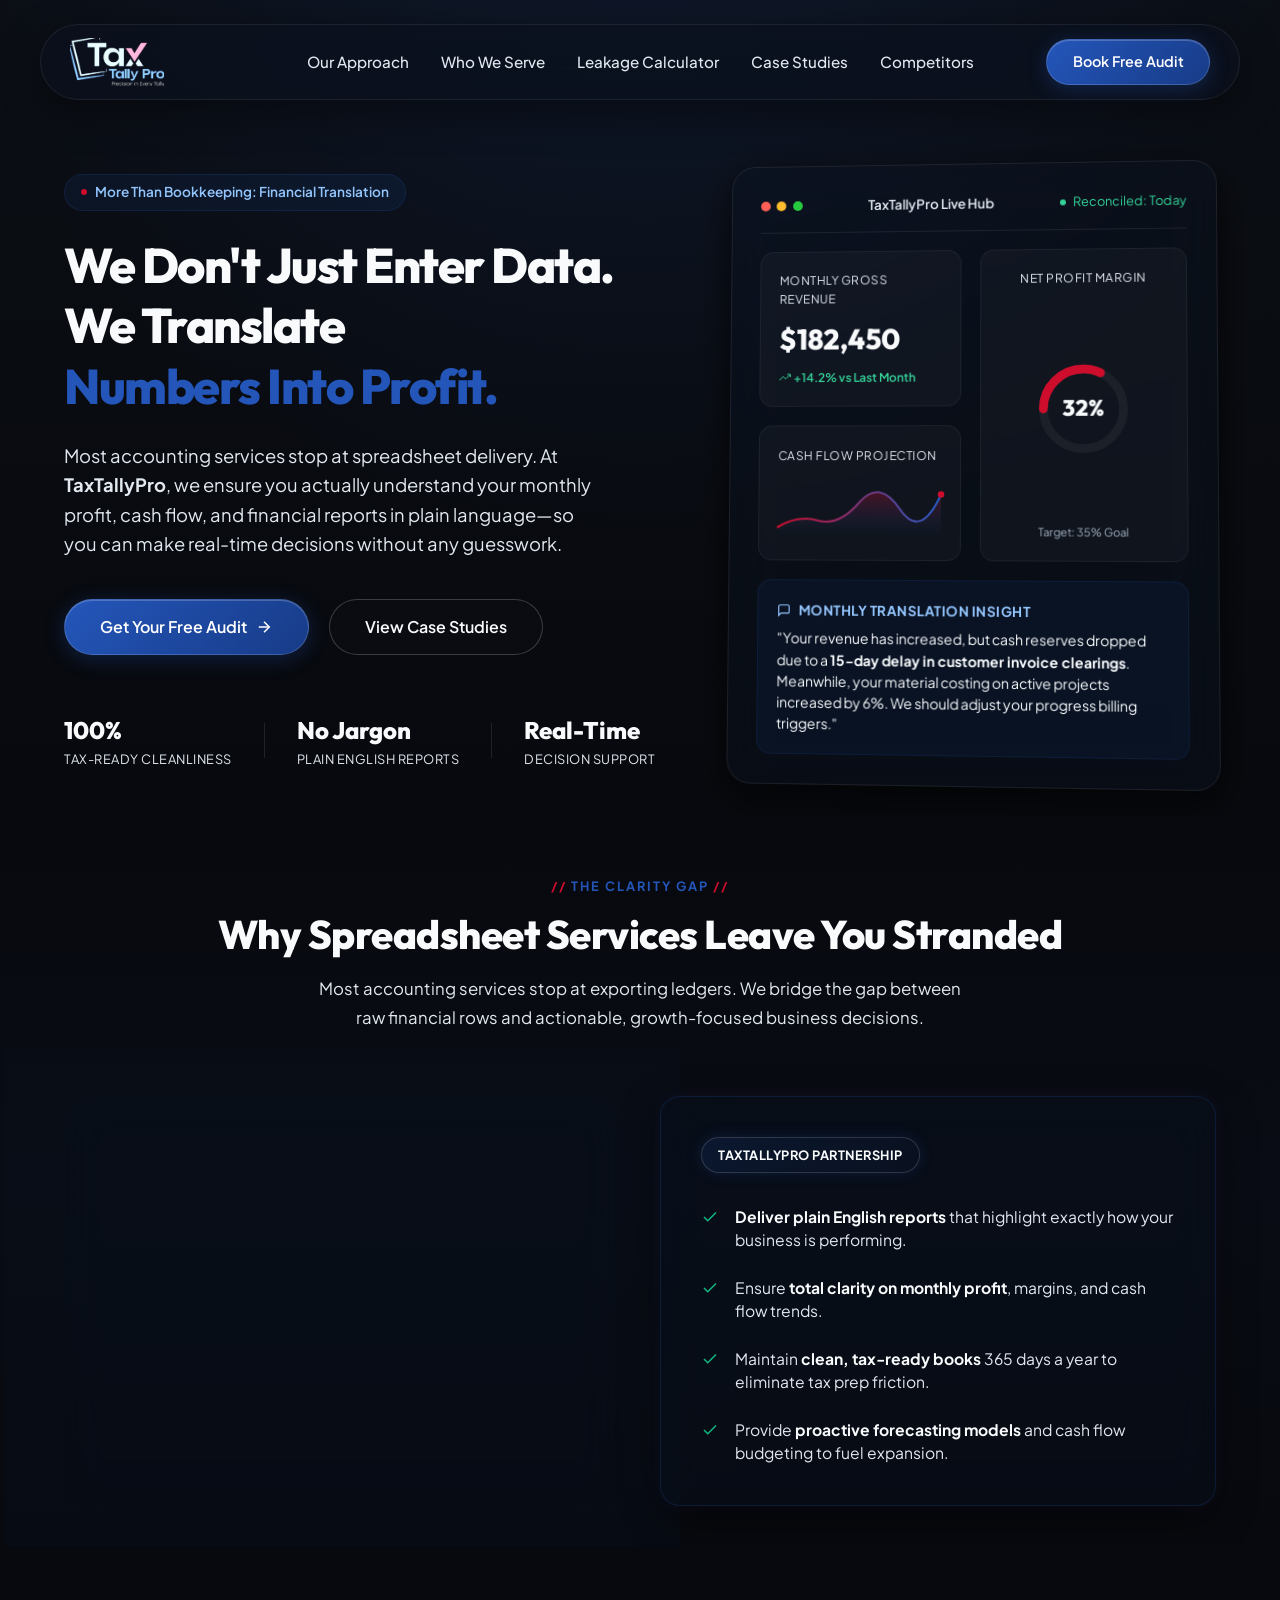
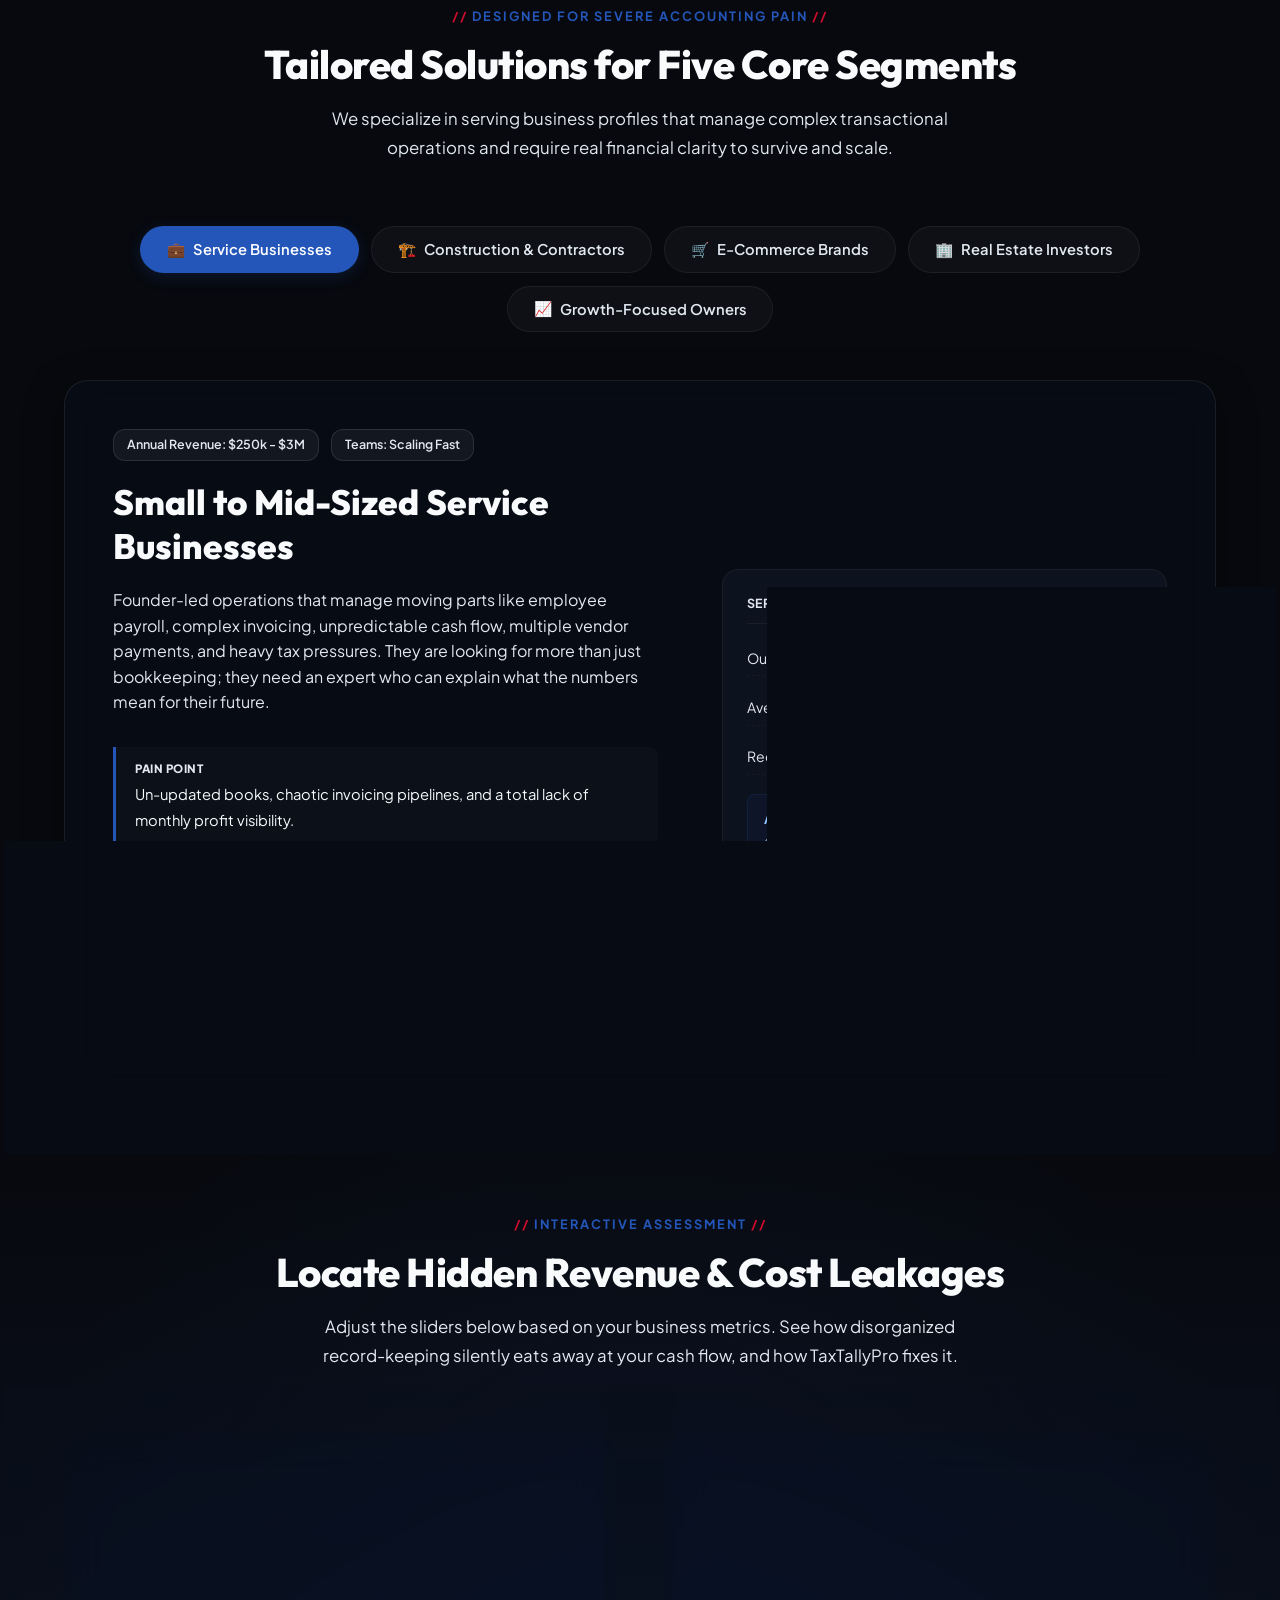
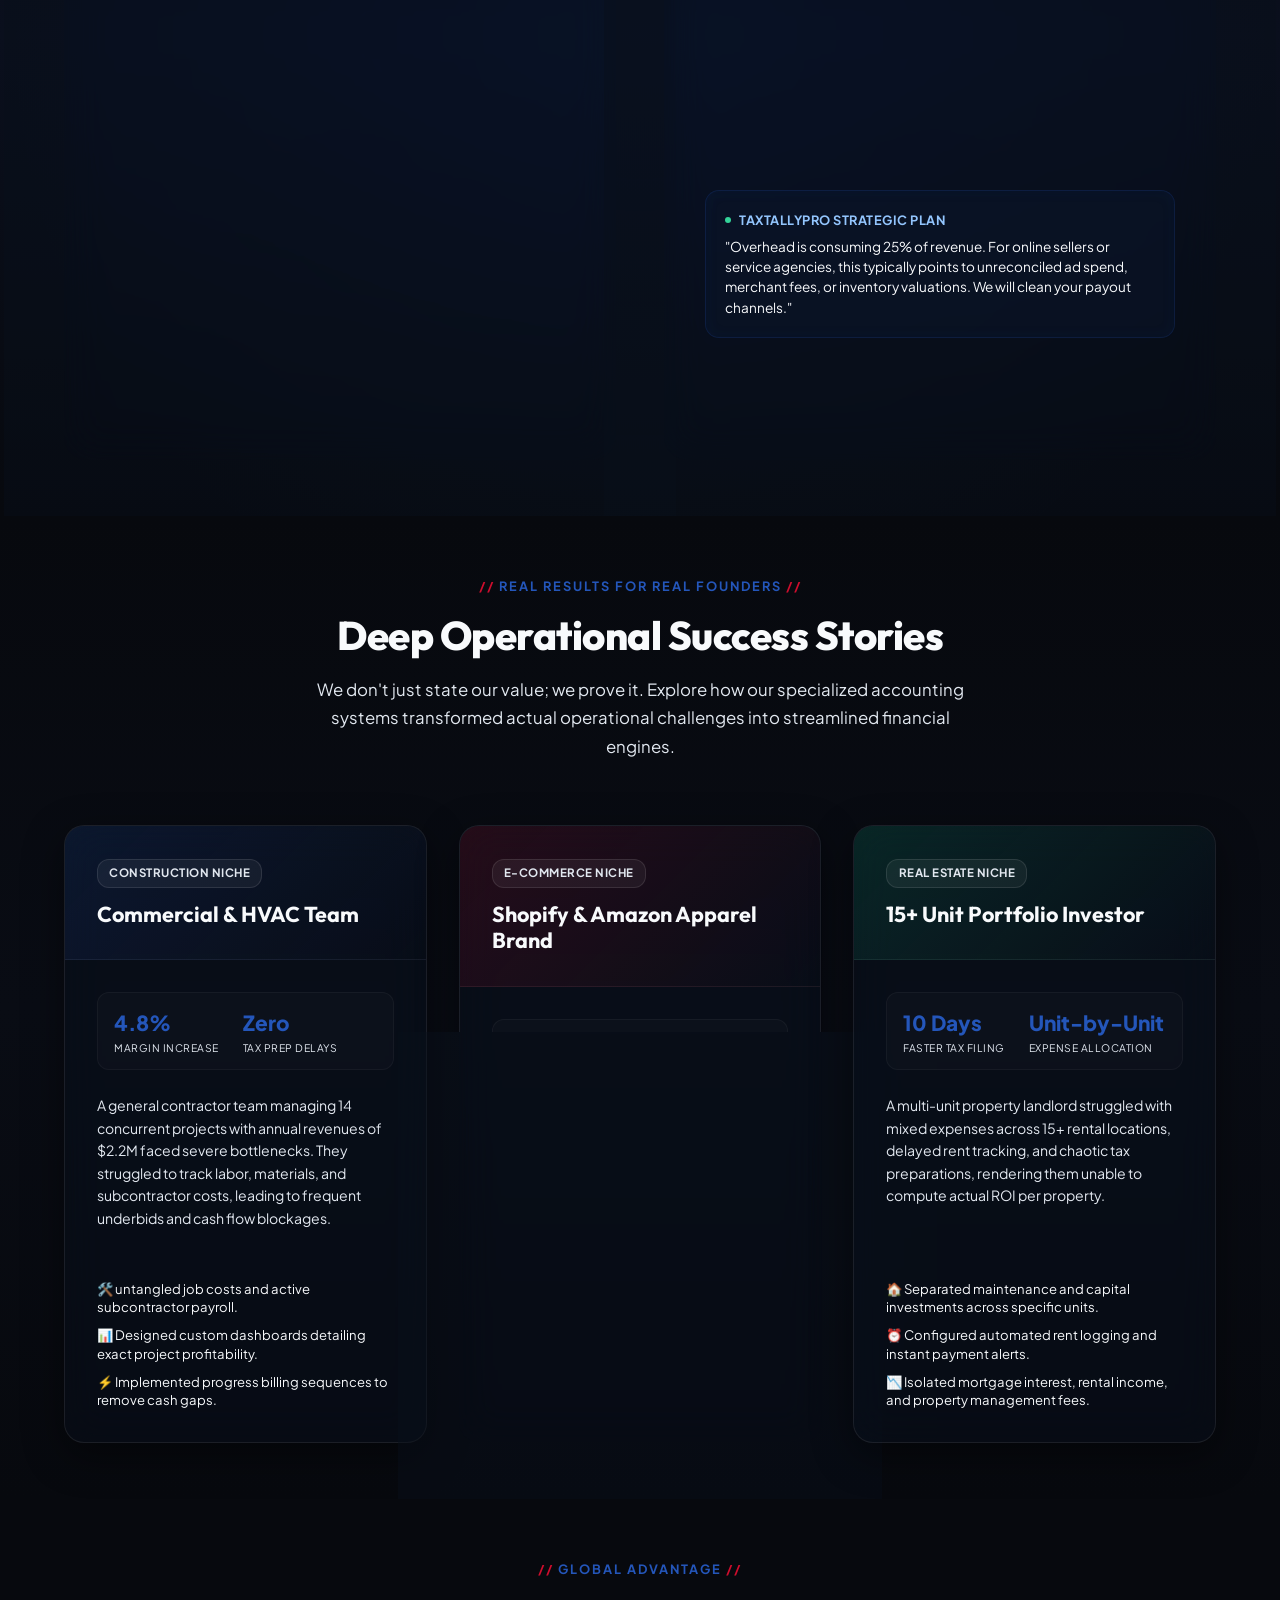
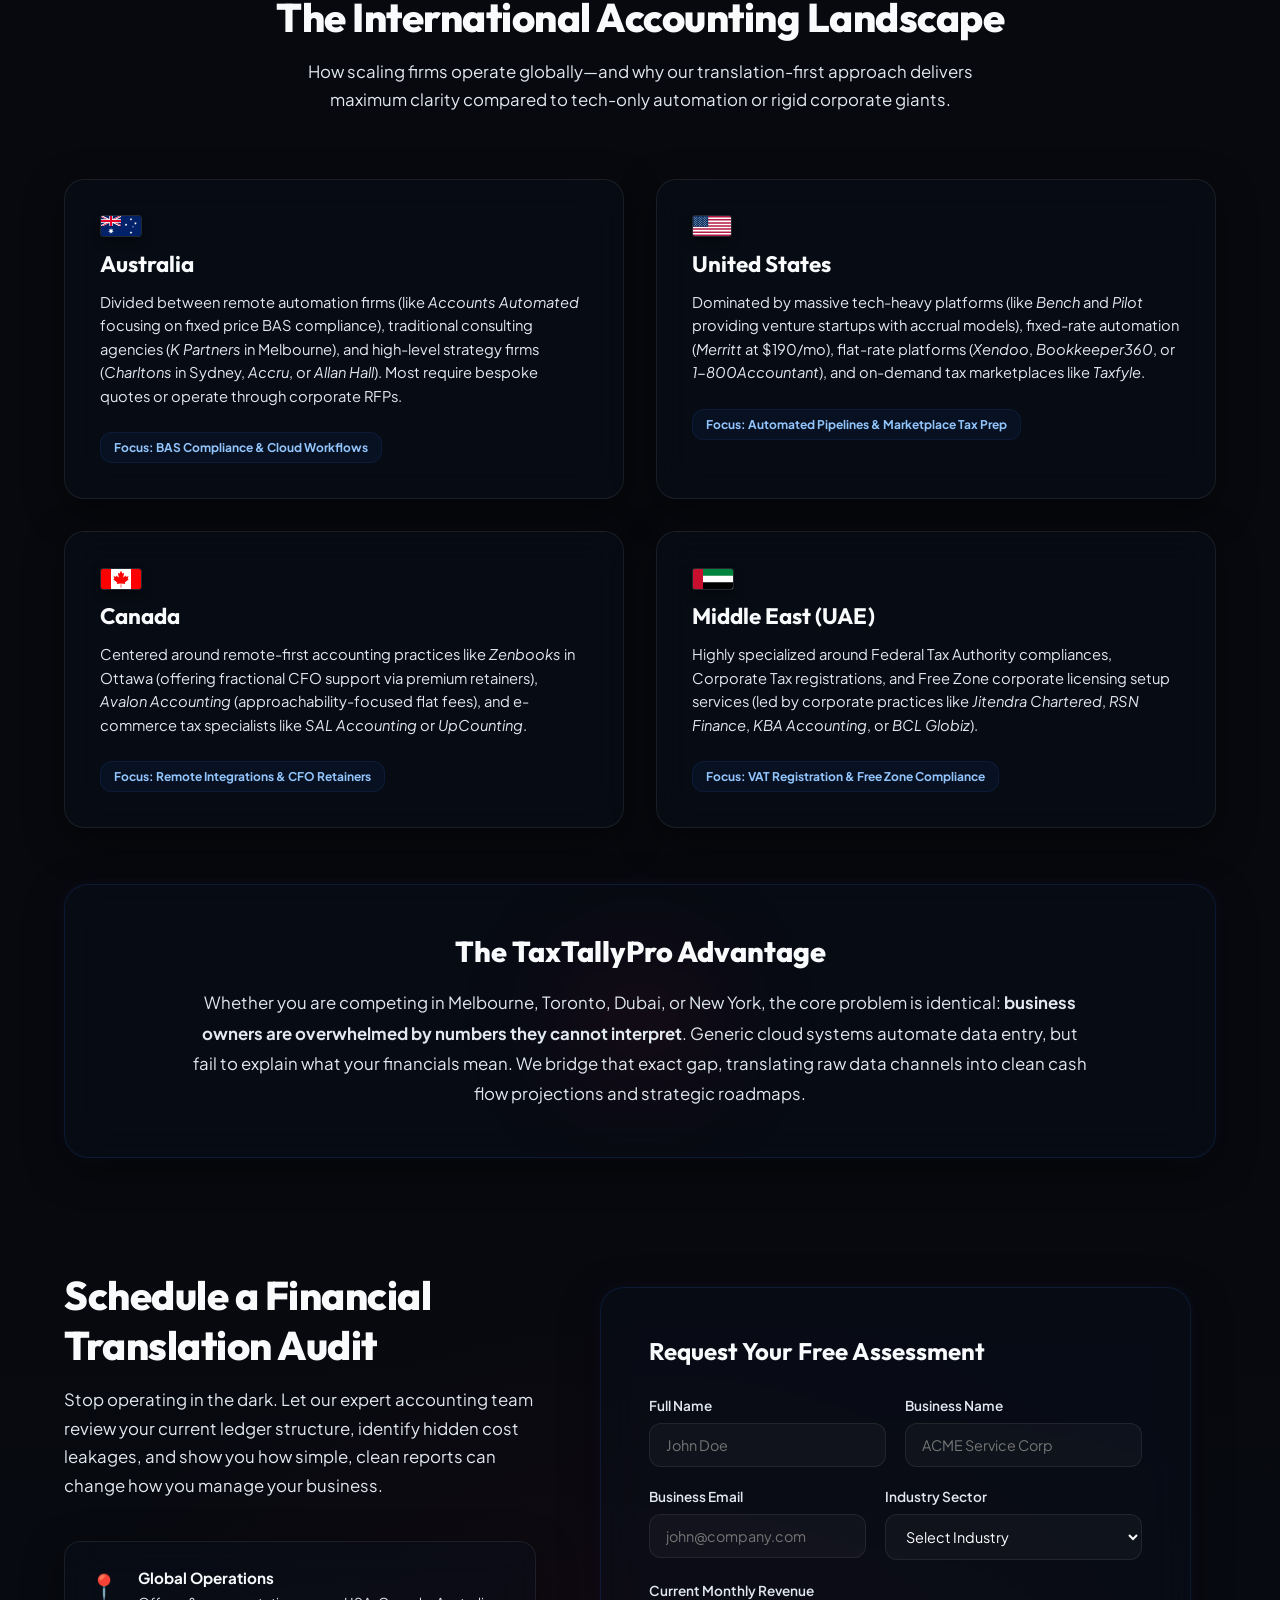
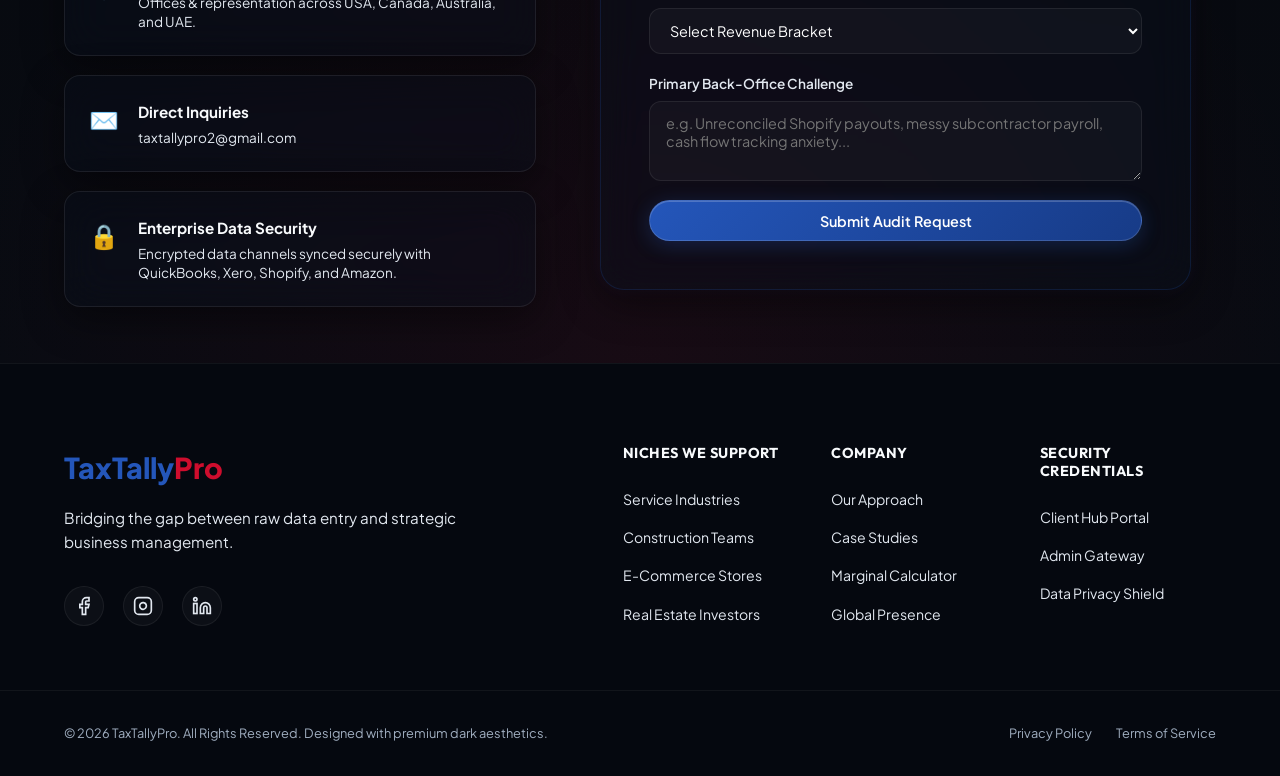
==== index.html @ 0ff6c815 "first commit" ====
<!DOCTYPE html>
<html lang="en">
<head>
    <meta charset="UTF-8">
    <meta name="viewport" content="width=device-width, initial-scale=1.0">
    <meta name="description" content="TaxTallyPro provides premium financial translation and bookkeeping for scaling service businesses, construction firms, e-commerce brands, and real estate investors. Keep clean, tax-ready books and understand your profit and cash flow clearly.">
    <title>TaxTallyPro | Premium Financial Translation & Strategic Bookkeeping</title>
    
    <!-- Google Fonts: Outfit & Plus Jakarta Sans -->
    <link rel="preconnect" href="https://fonts.googleapis.com">
    <link rel="preconnect" href="https://fonts.gstatic.com" crossorigin>
    <link href="https://fonts.googleapis.com/css2?family=Outfit:wght@300;400;500;600;700;800&family=Plus+Jakarta+Sans:wght@300;400;500;600;700;800&display=swap" rel="stylesheet">
    
    <!-- Custom Stylesheet -->
    <link rel="stylesheet" href="style.css?v=1.6">
</head>
<body>

    <!-- Floating Background Lights (Red and Blue Glow) -->
    <div class="glow-orb orb-blue"></div>
    <div class="glow-orb orb-red"></div>

    <!-- Floating Glassmorphism Navbar -->
    <header class="navbar-wrapper">
        <nav class="navbar" id="navbar">
            <a href="#" class="nav-logo" id="nav-logo">
                <img src="TAX_TALLY_LOGO_TRANSPARENT.png" alt="TaxTallyPro Logo" class="logo-img" />
            </a>
            
            <div class="nav-menu" id="nav-menu">
                <a href="#services" class="nav-link">Our Approach</a>
                <a href="#profiles" class="nav-link">Who We Serve</a>
                <a href="#simulator" class="nav-link">Leakage Calculator</a>
                <a href="#case-studies" class="nav-link">Case Studies</a>
                <a href="#why-us" class="nav-link">Competitors</a>
            </div>

            <div class="nav-actions">
                <a href="#contact" class="btn btn-primary nav-cta">Book Free Audit</a>
                <button class="mobile-toggle" id="mobile-toggle" aria-label="Toggle Menu">
                    <span class="bar"></span>
                    <span class="bar"></span>
                    <span class="bar"></span>
                </button>
            </div>
        </nav>
    </header>

    <!-- Hero Section -->
    <section class="hero-section" id="home">
        <div class="container hero-container">
            <div class="hero-content">
                <div class="badge-container">
                    <span class="hero-badge">
                        <span class="badge-dot"></span>
                        More Than Bookkeeping: Financial Translation
                    </span>
                </div>
                <h1 class="hero-title">
                    We Don't Just Enter Data. We Translate <span class="text-gradient-red-blue">Numbers Into Profit.</span>
                </h1>
                <p class="hero-description">
                    Most accounting services stop at spreadsheet delivery. At <strong>TaxTallyPro</strong>, we ensure you actually understand your monthly profit, cash flow, and financial reports in plain language—so you can make real-time decisions without any guesswork.
                </p>
                <div class="hero-actions">
                    <a href="#contact" class="btn btn-primary btn-large">
                        Get Your Free Audit
                        <svg width="18" height="18" viewBox="0 0 24 24" fill="none" stroke="currentColor" stroke-width="2"><line x1="5" y1="12" x2="19" y2="12"></line><polyline points="12 5 19 12 12 19"></polyline></svg>
                    </a>
                    <a href="#case-studies" class="btn btn-outline btn-large">View Case Studies</a>
                </div>
                
                <div class="hero-trust-metrics">
                    <div class="trust-item">
                        <span class="trust-number">100%</span>
                        <span class="trust-label">Tax-Ready Cleanliness</span>
                    </div>
                    <div class="trust-divider"></div>
                    <div class="trust-item">
                        <span class="trust-number">No Jargon</span>
                        <span class="trust-label">Plain English Reports</span>
                    </div>
                    <div class="trust-divider"></div>
                    <div class="trust-item">
                        <span class="trust-number">Real-Time</span>
                        <span class="trust-label">Decision Support</span>
                    </div>
                </div>
            </div>

            <div class="hero-dashboard-preview">
                <div class="dashboard-card glass">
                    <div class="dashboard-header">
                        <div class="window-controls">
                            <span class="dot-red"></span>
                            <span class="dot-yellow"></span>
                            <span class="dot-green"></span>
                        </div>
                        <div class="dashboard-title">TaxTallyPro Live Hub</div>
                        <div class="dashboard-status">
                            <span class="pulse-dot"></span> Reconciled: Today
                        </div>
                    </div>
                    
                    <div class="dashboard-grid">
                        <div class="dash-widget widget-revenue">
                            <div class="widget-label">Monthly Gross Revenue</div>
                            <div class="widget-value">$182,450</div>
                            <div class="widget-trend trend-up">
                                <svg width="12" height="12" viewBox="0 0 24 24" fill="none" stroke="currentColor" stroke-width="2"><polyline points="23 6 13.5 15.5 8.5 10.5 1 18"></polyline><polyline points="17 6 23 6 23 12"></polyline></svg>
                                +14.2% vs Last Month
                            </div>
                        </div>

                        <div class="dash-widget widget-margin">
                            <div class="widget-label">Net Profit Margin</div>
                            <div class="radial-progress-wrapper">
                                <svg class="radial-svg" viewBox="0 0 36 36">
                                    <path class="circle-bg" d="M18 2.0845 a 15.9155 15.9155 0 0 1 0 31.831 a 15.9155 15.9155 0 0 1 0 -31.831" />
                                    <path class="circle-progress animate-progress" stroke-dasharray="32, 100" d="M18 2.0845 a 15.9155 15.9155 0 0 1 0 31.831 a 15.9155 15.9155 0 0 1 0 -31.831" />
                                </svg>
                                <div class="radial-percentage">32%</div>
                            </div>
                            <div class="widget-small-desc">Target: 35% Goal</div>
                        </div>

                        <div class="dash-widget widget-cashflow">
                            <div class="widget-label">Cash Flow Projection</div>
                            <div class="chart-container">
                                <svg class="sparkline-chart" viewBox="0 0 200 60">
                                    <defs>
                                        <linearGradient id="chartGrad" x1="0" y1="0" x2="0" y2="1">
                                            <stop offset="0%" stop-color="var(--accent-red)" stop-opacity="0.3"></stop>
                                            <stop offset="100%" stop-color="var(--accent-blue)" stop-opacity="0"></stop>
                                        </linearGradient>
                                        <linearGradient id="lineGrad" x1="0" y1="0" x2="1" y2="0">
                                            <stop offset="0%" stop-color="var(--accent-red)"></stop>
                                            <stop offset="100%" stop-color="var(--accent-blue)"></stop>
                                        </linearGradient>
                                    </defs>
                                    <path class="sparkline-area" d="M 0 50 Q 25 35 50 42 T 100 20 T 150 28 T 200 10 L 200 60 L 0 60 Z" fill="url(#chartGrad)"></path>
                                    <path class="sparkline-line" d="M 0 50 Q 25 35 50 42 T 100 20 T 150 28 T 200 10" fill="none" stroke="url(#lineGrad)" stroke-width="2.5"></path>
                                    <circle cx="200" cy="10" r="4" fill="var(--accent-red)" class="pulse-circle"></circle>
                                </svg>
                            </div>
                        </div>
                    </div>

                    <!-- Translation Box: The Core Solution -->
                    <div class="translation-box">
                        <div class="translation-title">
                            <svg width="14" height="14" viewBox="0 0 24 24" fill="none" stroke="currentColor" stroke-width="2"><path d="M21 15a2 2 0 0 1-2 2H7l-4 4V5a2 2 0 0 1 2-2h14a2 2 0 0 1 2 2z"/></svg>
                            Monthly Translation Insight
                        </div>
                        <p class="translation-text" id="dynamic-insight">
                            "Your revenue has increased, but cash reserves dropped due to a <strong>15-day delay in customer invoice clearings</strong>. Meanwhile, your material costing on active projects increased by 6%. We should adjust your progress billing triggers."
                        </p>
                    </div>
                </div>
            </div>
        </div>
    </section>

    <!-- Services / Clarity Gap Section -->
    <section class="clarity-section" id="services">
        <div class="container">
            <div class="section-header text-center">
                <span class="section-subtitle">THE CLARITY GAP</span>
                <h2 class="section-title">Why Spreadsheet Services Leave You Stranded</h2>
                <p class="section-desc max-w-2xl mx-auto">
                    Most accounting services stop at exporting ledgers. We bridge the gap between raw financial rows and actionable, growth-focused business decisions.
                </p>
            </div>

            <div class="comparison-grid">
                <!-- Bad Side -->
                <div class="comp-card card-messy glass">
                    <div class="comp-card-badge red">Traditional Bookkeepers</div>
                    <ul class="comp-list">
                        <li>
                            <svg class="icon-red" width="18" height="18" viewBox="0 0 24 24" fill="none" stroke="currentColor" stroke-width="2"><circle cx="12" cy="12" r="10"></circle><line x1="15" y1="9" x2="9" y2="15"></line><line x1="9" y1="9" x2="15" y2="15"></line></svg>
                            <span><strong>Dump spreadsheets</strong> in your inbox without explaining what any of the numbers mean.</span>
                        </li>
                        <li>
                            <svg class="icon-red" width="18" height="18" viewBox="0 0 24 24" fill="none" stroke="currentColor" stroke-width="2"><circle cx="12" cy="12" r="10"></circle><line x1="15" y1="9" x2="9" y2="15"></line><line x1="9" y1="9" x2="15" y2="15"></line></svg>
                            <span>Force you into <strong>financial guesswork</strong> to figure out if you're actually profitable.</span>
                        </li>
                        <li>
                            <svg class="icon-red" width="18" height="18" viewBox="0 0 24 24" fill="none" stroke="currentColor" stroke-width="2"><circle cx="12" cy="12" r="10"></circle><line x1="15" y1="9" x2="9" y2="15"></line><line x1="9" y1="9" x2="15" y2="15"></line></svg>
                            <span>Provide books that are outdated, leading to <strong>intense anxiety during tax season</strong>.</span>
                        </li>
                        <li>
                            <svg class="icon-red" width="18" height="18" viewBox="0 0 24 24" fill="none" stroke="currentColor" stroke-width="2"><circle cx="12" cy="12" r="10"></circle><line x1="15" y1="9" x2="9" y2="15"></line><line x1="9" y1="9" x2="15" y2="15"></line></svg>
                            <span>Offer zero proactive advice on how to optimize cash flow or fix margin compression.</span>
                        </li>
                    </ul>
                </div>

                <!-- Good Side -->
                <div class="comp-card card-premium glass glow-border-blue-red">
                    <div class="comp-card-badge blue-gradient">TaxTallyPro Partnership</div>
                    <ul class="comp-list">
                        <li>
                            <svg class="icon-green" width="18" height="18" viewBox="0 0 24 24" fill="none" stroke="currentColor" stroke-width="2"><polyline points="20 6 9 17 4 12"></polyline></svg>
                            <span><strong>Deliver plain English reports</strong> that highlight exactly how your business is performing.</span>
                        </li>
                        <li>
                            <svg class="icon-green" width="18" height="18" viewBox="0 0 24 24" fill="none" stroke="currentColor" stroke-width="2"><polyline points="20 6 9 17 4 12"></polyline></svg>
                            <span>Ensure <strong>total clarity on monthly profit</strong>, margins, and cash flow trends.</span>
                        </li>
                        <li>
                            <svg class="icon-green" width="18" height="18" viewBox="0 0 24 24" fill="none" stroke="currentColor" stroke-width="2"><polyline points="20 6 9 17 4 12"></polyline></svg>
                            <span>Maintain <strong>clean, tax-ready books</strong> 365 days a year to eliminate tax prep friction.</span>
                        </li>
                        <li>
                            <svg class="icon-green" width="18" height="18" viewBox="0 0 24 24" fill="none" stroke="currentColor" stroke-width="2"><polyline points="20 6 9 17 4 12"></polyline></svg>
                            <span>Provide <strong>proactive forecasting models</strong> and cash flow budgeting to fuel expansion.</span>
                        </li>
                    </ul>
                </div>
            </div>
        </div>
    </section>

    <!-- Interactive Customer Profile Selector -->
    <section class="profiles-section" id="profiles">
        <div class="container">
            <div class="section-header text-center">
                <span class="section-subtitle">DESIGNED FOR SEVERE ACCOUNTING PAIN</span>
                <h2 class="section-title">Tailored Solutions for Five Core Segments</h2>
                <p class="section-desc max-w-2xl mx-auto">
                    We specialize in serving business profiles that manage complex transactional operations and require real financial clarity to survive and scale.
                </p>
            </div>

            <!-- Profile Nav Tabs -->
            <div class="profile-tabs" id="profile-tabs">
                <button class="profile-tab-btn active" data-target="services-biz">
                    <span class="tab-icon">💼</span>
                    Service Businesses
                </button>
                <button class="profile-tab-btn" data-target="construction">
                    <span class="tab-icon">🏗️</span>
                    Construction & Contractors
                </button>
                <button class="profile-tab-btn" data-target="ecommerce">
                    <span class="tab-icon">🛒</span>
                    E-Commerce Brands
                </button>
                <button class="profile-tab-btn" data-target="realestate">
                    <span class="tab-icon">🏢</span>
                    Real Estate Investors
                </button>
                <button class="profile-tab-btn" data-target="growth">
                    <span class="tab-icon">📈</span>
                    Growth-Focused Owners
                </button>
            </div>

            <!-- Profile Content Area -->
            <div class="profile-display-card glass" id="profile-display-card">
                <!-- Inner layout changes via JS -->
                <div class="profile-display-grid" id="profile-content-target">
                    <!-- Default: Service Businesses -->
                    <div class="profile-info-column">
                        <div class="profile-header-meta">
                            <span class="profile-tag">Annual Revenue: $250k - $3M</span>
                            <span class="profile-tag">Teams: Scaling Fast</span>
                        </div>
                        <h3 class="profile-display-title">Small to Mid-Sized Service Businesses</h3>
                        <p class="profile-display-desc">
                            Founder-led operations that manage moving parts like employee payroll, complex invoicing, unpredictable cash flow, multiple vendor payments, and heavy tax pressures. They are looking for more than just bookkeeping; they need an expert who can explain what the numbers mean for their future.
                        </p>
                        
                        <div class="pain-points-list">
                            <div class="pain-point-item">
                                <span class="pain-badge">Pain Point</span>
                                <span class="pain-text">Un-updated books, chaotic invoicing pipelines, and a total lack of monthly profit visibility.</span>
                            </div>
                            <div class="pain-point-item">
                                <span class="pain-badge">Solution</span>
                                <span class="pain-text">Clean, tax-ready books delivered by the 10th of every month, paired with a video walk-through explaining your cash flow and profitability.</span>
                            </div>
                        </div>

                        <div class="profile-footer-cta">
                            <a href="#contact" class="btn btn-primary">Request Service Audit</a>
                        </div>
                    </div>
                    
                    <div class="profile-visual-column">
                        <div class="industry-visual-box service-box">
                            <div class="visual-header">Service Operations Dashboard</div>
                            <div class="service-metrics">
                                <div class="metric-row">
                                    <span>Outstanding Invoices</span>
                                    <span class="text-red">$34,500</span>
                                </div>
                                <div class="metric-row">
                                    <span>Average Payroll Cycle</span>
                                    <span>Bi-Weekly</span>
                                </div>
                                <div class="metric-row">
                                    <span>Reconciliation Status</span>
                                    <span class="text-green">Active (Daily)</span>
                                </div>
                            </div>
                            <div class="visual-insight-panel">
                                <strong>Advisory:</strong> Your creative agency margins are healthy at 42%, but cash flow is bottlenecked because invoice clearing times have stretched from 15 to 38 days.
                            </div>
                        </div>
                    </div>
                </div>
            </div>
        </div>
    </section>

    <!-- Interactive Financial Leakage & Margin Simulator -->
    <section class="simulator-section" id="simulator">
        <div class="container">
            <div class="section-header text-center">
                <span class="section-subtitle">INTERACTIVE ASSESSMENT</span>
                <h2 class="section-title">Locate Hidden Revenue & Cost Leakages</h2>
                <p class="section-desc max-w-2xl mx-auto">
                    Adjust the sliders below based on your business metrics. See how disorganized record-keeping silently eats away at your cash flow, and how TaxTallyPro fixes it.
                </p>
            </div>

            <div class="simulator-grid">
                <!-- Sliders Column -->
                <div class="simulator-sliders glass">
                    <h3 class="sim-title">Enter Your Monthly Financials</h3>
                    
                    <div class="slider-group">
                        <div class="slider-labels">
                            <label for="range-revenue">Monthly Gross Revenue</label>
                            <span class="slider-val-bubble" id="val-revenue">$150,000</span>
                        </div>
                        <input type="range" id="range-revenue" min="10000" max="500000" step="5000" value="150000" class="sim-range">
                    </div>

                    <div class="slider-group">
                        <div class="slider-labels">
                            <label for="range-cogs">Direct Expenses / COGS (%)</label>
                            <span class="slider-val-bubble" id="val-cogs">45%</span>
                        </div>
                        <input type="range" id="range-cogs" min="10" max="80" step="1" value="45" class="sim-range">
                    </div>

                    <div class="slider-group">
                        <div class="slider-labels">
                            <label for="range-overhead">Overhead / Marketing (%)</label>
                            <span class="slider-val-bubble" id="val-overhead">25%</span>
                        </div>
                        <input type="range" id="range-overhead" min="5" max="50" step="1" value="25" class="sim-range">
                    </div>

                    <div class="simulator-notice">
                        <svg width="16" height="16" viewBox="0 0 24 24" fill="none" stroke="currentColor" stroke-width="2"><circle cx="12" cy="12" r="10"></circle><line x1="12" y1="16" x2="12" y2="12"></line><line x1="12" y1="8" x2="12.01" y2="8"></line></svg>
                        <span>Based on average operational data, un-updated books silently drain <strong>8.5%</strong> of net income due to billing errors and unrecognized expenses.</span>
                    </div>
                </div>

                <!-- Live Results Column -->
                <div class="simulator-results glass glow-border-blue-red">
                    <h3 class="sim-title">Your Simulated Performance</h3>
                    
                    <div class="results-grid">
                        <div class="res-card">
                            <span class="res-lbl">Reported Monthly profit</span>
                            <span class="res-val" id="res-profit">$45,000</span>
                            <span class="res-sub">Estimated profit margin: <strong id="res-margin-pct">30%</strong></span>
                        </div>
                        
                        <div class="res-card val-danger">
                            <span class="res-lbl">Estimated Hidden Leakage</span>
                            <span class="res-val text-red" id="res-leakage">$3,825</span>
                            <span class="res-sub">Silently lost every single month</span>
                        </div>
                    </div>

                    <div class="indicator-group">
                        <div class="indicator-header">
                            <span>Tax Audit Readiness Index</span>
                            <span class="indicator-level text-yellow" id="tax-level">Alert (Medium Risk)</span>
                        </div>
                        <div class="indicator-bar-bg">
                            <div class="indicator-bar-fill val-yellow" id="tax-bar" style="width: 55%;"></div>
                        </div>
                    </div>

                    <div class="advisor-box">
                        <div class="advisor-header">
                            <span class="pulse-dot"></span>
                            <span>TaxTallyPro Strategic Plan</span>
                        </div>
                        <p class="advisor-text" id="advisor-verdict">
                            "With COGS at 45% and Overhead at 25%, you keep $45,000 in monthly profit. However, $3,825 is likely leaking through unreconciled invoices and expense tracking gaps. Let's build a proper job costing structure to secure this margin."
                        </p>
                    </div>

                    <div class="results-cta">
                        <a href="#contact" class="btn btn-primary w-full text-center">Reclaim Your Leakage Now</a>
                    </div>
                </div>
            </div>
        </div>
    </section>

    <!-- Proven Case Studies Section -->
    <section class="case-studies-section" id="case-studies">
        <div class="container">
            <div class="section-header text-center">
                <span class="section-subtitle">REAL RESULTS FOR REAL FOUNDERS</span>
                <h2 class="section-title">Deep Operational Success Stories</h2>
                <p class="section-desc max-w-2xl mx-auto">
                    We don't just state our value; we prove it. Explore how our specialized accounting systems transformed actual operational challenges into streamlined financial engines.
                </p>
            </div>

            <div class="cases-grid">
                <!-- Construction Case Study -->
                <div class="case-card glass">
                    <div class="case-card-header bg-construction">
                        <span class="case-badge">Construction Niche</span>
                        <h3 class="case-card-title">Commercial & HVAC Team</h3>
                    </div>
                    <div class="case-card-body">
                        <div class="case-stat-row">
                            <div class="case-stat">
                                <span class="stat-number text-gradient-red-blue">4.8%</span>
                                <span class="stat-lbl">Margin Increase</span>
                            </div>
                            <div class="case-stat">
                                <span class="stat-number text-gradient-red-blue">Zero</span>
                                <span class="stat-lbl">Tax Prep Delays</span>
                            </div>
                        </div>
                        <p class="case-desc">
                            A general contractor team managing 14 concurrent projects with annual revenues of $2.2M faced severe bottlenecks. They struggled to track labor, materials, and subcontractor costs, leading to frequent underbids and cash flow blockages.
                        </p>
                        <div class="case-details-list">
                            <span>🛠️ untangled job costs and active subcontractor payroll.</span>
                            <span>📊 Designed custom dashboards detailing exact project profitability.</span>
                            <span>⚡ Implemented progress billing sequences to remove cash gaps.</span>
                        </div>
                    </div>
                </div>

                <!-- E-Commerce Case Study -->
                <div class="case-card glass">
                    <div class="case-card-header bg-ecommerce">
                        <span class="case-badge">E-Commerce Niche</span>
                        <h3 class="case-card-title">Shopify & Amazon Apparel Brand</h3>
                    </div>
                    <div class="case-card-body">
                        <div class="case-stat-row">
                            <div class="case-stat">
                                <span class="stat-number text-gradient-red-blue">100%</span>
                                <span class="stat-lbl">Payout Reconciliation</span>
                            </div>
                            <div class="case-stat">
                                <span class="stat-number text-gradient-red-blue">+$18k</span>
                                <span class="stat-lbl">Ad Spend Saved</span>
                            </div>
                        </div>
                        <p class="case-desc">
                            An apparel brand pulling in $1.5M annually faced extreme confusion. Financial data was scattered across Shopify, Amazon, Stripe, PayPal, and multiple banks, creating an illusion of profit while their cash balance trended negative.
                        </p>
                        <div class="case-details-list">
                            <span>🔗 Reconciled scattered payout channels into single clean ledgers.</span>
                            <span>📦 Established automated real-time inventory valuations and COGS.</span>
                            <span>📈 Generated itemized, product-wise monthly profit reports.</span>
                        </div>
                    </div>
                </div>

                <!-- Real Estate Case Study -->
                <div class="case-card glass">
                    <div class="case-card-header bg-realestate">
                        <span class="case-badge">Real Estate Niche</span>
                        <h3 class="case-card-title">15+ Unit Portfolio Investor</h3>
                    </div>
                    <div class="case-card-body">
                        <div class="case-stat-row">
                            <div class="case-stat">
                                <span class="stat-number text-gradient-red-blue">10 Days</span>
                                <span class="stat-lbl">Faster Tax Filing</span>
                            </div>
                            <div class="case-stat">
                                <span class="stat-number text-gradient-red-blue">Unit-by-Unit</span>
                                <span class="stat-lbl">Expense Allocation</span>
                            </div>
                        </div>
                        <p class="case-desc">
                            A multi-unit property landlord struggled with mixed expenses across 15+ rental locations, delayed rent tracking, and chaotic tax preparations, rendering them unable to compute actual ROI per property.
                        </p>
                        <div class="case-details-list">
                            <span>🏠 Separated maintenance and capital investments across specific units.</span>
                            <span>⏰ Configured automated rent logging and instant payment alerts.</span>
                            <span>📉 Isolated mortgage interest, rental income, and property management fees.</span>
                        </div>
                    </div>
                </div>
            </div>
        </div>
    </section>

    <!-- Competitive Advantage Grid -->
    <section class="why-us-section" id="why-us">
        <div class="container">
            <div class="section-header text-center">
                <span class="section-subtitle">GLOBAL ADVANTAGE</span>
                <h2 class="section-title">The International Accounting Landscape</h2>
                <p class="section-desc max-w-2xl mx-auto">
                    How scaling firms operate globally—and why our translation-first approach delivers maximum clarity compared to tech-only automation or rigid corporate giants.
                </p>
            </div>

            <div class="regions-grid">
                <!-- Australia -->
                <div class="region-card glass">
                    <div class="region-flag">
                        <img src="flags/au.svg" alt="Australia Flag" class="flag-img" />
                    </div>
                    <h3 class="region-title">Australia</h3>
                    <p class="region-desc">
                        Divided between remote automation firms (like <em>Accounts Automated</em> focusing on fixed price BAS compliance), traditional consulting agencies (<em>K Partners</em> in Melbourne), and high-level strategy firms (<em>Charltons</em> in Sydney, <em>Accru</em>, or <em>Allan Hall</em>). Most require bespoke quotes or operate through corporate RFPs.
                    </p>
                    <div class="region-highlight-tag">Focus: BAS Compliance & Cloud Workflows</div>
                </div>

                <!-- United States -->
                <div class="region-card glass">
                    <div class="region-flag">
                        <img src="flags/us.svg" alt="United States Flag" class="flag-img" />
                    </div>
                    <h3 class="region-title">United States</h3>
                    <p class="region-desc">
                        Dominated by massive tech-heavy platforms (like <em>Bench</em> and <em>Pilot</em> providing venture startups with accrual models), fixed-rate automation (<em>Merritt</em> at $190/mo), flat-rate platforms (<em>Xendoo</em>, <em>Bookkeeper360</em>, or <em>1-800Accountant</em>), and on-demand tax marketplaces like <em>Taxfyle</em>.
                    </p>
                    <div class="region-highlight-tag">Focus: Automated Pipelines & Marketplace Tax Prep</div>
                </div>

                <!-- Canada -->
                <div class="region-card glass">
                    <div class="region-flag">
                        <img src="flags/ca.svg" alt="Canada Flag" class="flag-img" />
                    </div>
                    <h3 class="region-title">Canada</h3>
                    <p class="region-desc">
                        Centered around remote-first accounting practices like <em>Zenbooks</em> in Ottawa (offering fractional CFO support via premium retainers), <em>Avalon Accounting</em> (approachability-focused flat fees), and e-commerce tax specialists like <em>SAL Accounting</em> or <em>UpCounting</em>.
                    </p>
                    <div class="region-highlight-tag">Focus: Remote Integrations & CFO Retainers</div>
                </div>

                <!-- Middle East -->
                <div class="region-card glass">
                    <div class="region-flag">
                        <img src="flags/ae.svg" alt="UAE Flag" class="flag-img" />
                    </div>
                    <h3 class="region-title">Middle East (UAE)</h3>
                    <p class="region-desc">
                        Highly specialized around Federal Tax Authority compliances, Corporate Tax registrations, and Free Zone corporate licensing setup services (led by corporate practices like <em>Jitendra Chartered</em>, <em>RSN Finance</em>, <em>KBA Accounting</em>, or <em>BCL Globiz</em>).
                    </p>
                    <div class="region-highlight-tag">Focus: VAT Registration & Free Zone Compliance</div>
                </div>
            </div>

            <!-- Synthesis Core Pitch -->
            <div class="synthesis-card glass glow-border-blue-red text-center">
                <div class="synthesis-glow"></div>
                <h3 class="synthesis-title">The TaxTallyPro Advantage</h3>
                <p class="synthesis-text">
                    Whether you are competing in Melbourne, Toronto, Dubai, or New York, the core problem is identical: <strong>business owners are overwhelmed by numbers they cannot interpret</strong>. Generic cloud systems automate data entry, but fail to explain what your financials mean. We bridge that exact gap, translating raw data channels into clean cash flow projections and strategic roadmaps.
                </p>
            </div>
        </div>
    </section>

    <!-- Interactive Client Portal Mockup (Hidden/Triggered Modal) -->
    <div class="portal-modal-overlay" id="portal-modal">
        <div class="portal-modal glass">
            <button class="close-portal" id="close-portal" aria-label="Close Portal">&times;</button>
            <div class="portal-header text-center">
                <a href="#" class="portal-logo">
                    <span class="logo-text-blue">TaxTally</span><span class="logo-text-red">Pro</span> <span class="portal-badge">Vault</span>
                </a>
                <p class="portal-subtitle">Secure Multi-Platform Portal Access</p>
            </div>

            <div class="portal-options">
                <button class="portal-opt-btn active" data-portal="client">Client Login</button>
                <button class="portal-opt-btn" data-portal="admin">Admin Portal</button>
            </div>

            <!-- Client Login Form -->
            <form class="portal-form active" id="form-client-login">
                <div class="form-group">
                    <label>Corporate Email Address</label>
                    <input type="email" placeholder="owner@yourcompany.com" required class="portal-input">
                </div>
                <div class="form-group">
                    <label>Password</label>
                    <input type="password" placeholder="••••••••••••" required class="portal-input">
                </div>
                <div class="security-indicator">
                    <svg width="12" height="12" viewBox="0 0 24 24" fill="none" stroke="#22C55E" stroke-width="2"><path d="M12 22s8-4 8-10V5l-8-3-8 3v7c0 6 8 10 8 10z"/></svg>
                    256-Bit SSL Secured Session
                </div>
                <button type="submit" class="btn btn-primary w-full">Sign In to Dashboard</button>
            </form>

            <!-- Admin Login Form (Exposing placeholders securely for structural purposes) -->
            <form class="portal-form" id="form-admin-login">
                <div class="form-group">
                    <label>Authorized Username</label>
                    <input type="text" placeholder="admin_user" id="admin-user-field" required class="portal-input">
                </div>
                <div class="form-group">
                    <label>Security Key</label>
                    <input type="password" placeholder="••••••••••••" id="admin-pass-field" required class="portal-input">
                </div>
                <div class="security-indicator">
                    <svg width="12" height="12" viewBox="0 0 24 24" fill="none" stroke="#EF4444" stroke-width="2"><rect x="3" y="11" width="18" height="11" rx="2" ry="2"></rect><path d="M7 11V7a5 5 0 0 1 10 0v4"></path></svg>
                    Internal network tracking enabled
                </div>
                <button type="submit" class="btn btn-secondary w-full">Authenticate Access</button>
            </form>
            
            <div id="portal-msg" class="portal-status-msg"></div>
        </div>
    </div>

    <!-- Contact & Consultation Section -->
    <section class="contact-section" id="contact">
        <div class="container">
            <div class="contact-grid">
                <div class="contact-info">
                    <h2 class="section-title">Schedule a Financial Translation Audit</h2>
                    <p class="contact-desc">
                        Stop operating in the dark. Let our expert accounting team review your current ledger structure, identify hidden cost leakages, and show you how simple, clean reports can change how you manage your business.
                    </p>
                    
                    <div class="contact-cards">
                        <div class="info-card glass">
                            <span class="info-icon">📍</span>
                            <div>
                                <strong>Global Operations</strong>
                                <p>Offices & representation across USA, Canada, Australia, and UAE.</p>
                            </div>
                        </div>
                        <div class="info-card glass">
                            <span class="info-icon">✉️</span>
                            <div>
                                <strong>Direct Inquiries</strong>
                                <p>taxtallypro2@gmail.com</p>
                            </div>
                        </div>
                        <div class="info-card glass">
                            <span class="info-icon">🔒</span>
                            <div>
                                <strong>Enterprise Data Security</strong>
                                <p>Encrypted data channels synced securely with QuickBooks, Xero, Shopify, and Amazon.</p>
                            </div>
                        </div>
                    </div>
                </div>

                <!-- Form Card -->
                <div class="contact-form-container glass glow-border-blue-red" id="audit-form-container">
                    <h3 class="form-title">Request Your Free Assessment</h3>
                    <form id="audit-form" class="audit-form">
                        <div class="form-row">
                            <div class="form-group">
                                <label for="audit-name">Full Name</label>
                                <input type="text" id="audit-name" placeholder="John Doe" required>
                            </div>
                            <div class="form-group">
                                <label for="audit-company">Business Name</label>
                                <input type="text" id="audit-company" placeholder="ACME Service Corp" required>
                            </div>
                        </div>
                        
                        <div class="form-row">
                            <div class="form-group">
                                <label for="audit-email">Business Email</label>
                                <input type="email" id="audit-email" placeholder="john@company.com" required>
                            </div>
                            <div class="form-group">
                                <label for="audit-industry">Industry Sector</label>
                                <select id="audit-industry" required>
                                    <option value="" disabled selected>Select Industry</option>
                                    <option value="service">Service-Based Business</option>
                                    <option value="construction">Construction & Contractor</option>
                                    <option value="ecommerce">E-Commerce Brand</option>
                                    <option value="realestate">Real Estate & Rentals</option>
                                    <option value="other">Growth-Focused Corporation</option>
                                </select>
                            </div>
                        </div>

                        <div class="form-group">
                            <label for="audit-revenue">Current Monthly Revenue</label>
                            <select id="audit-revenue" required>
                                <option value="" disabled selected>Select Revenue Bracket</option>
                                <option value="under20k">Under $20,000 / month</option>
                                <option value="20k-80k">$20,000 - $80,000 / month</option>
                                <option value="80k-250k">$80,000 - $250,000 / month</option>
                                <option value="over250k">Over $250,000 / month</option>
                            </select>
                        </div>

                        <div class="form-group">
                            <label for="audit-notes">Primary Back-Office Challenge</label>
                            <textarea id="audit-notes" rows="3" placeholder="e.g. Unreconciled Shopify payouts, messy subcontractor payroll, cash flow tracking anxiety..."></textarea>
                        </div>

                        <button type="submit" class="btn btn-primary w-full text-center">Submit Audit Request</button>
                    </form>
                    <div id="form-feedback" class="form-feedback-message"></div>
                </div>
            </div>
        </div>
    </section>

    <!-- Footer -->
    <footer class="footer">
        <div class="container footer-container">
            <div class="footer-brand">
                <a href="#" class="footer-logo">
                    <span class="logo-text-blue">TaxTally</span><span class="logo-text-red">Pro</span>
                </a>
                <p class="footer-tagline">
                    Bridging the gap between raw data entry and strategic business management. 
                </p>
                <div class="social-links">
                    <a href="#" aria-label="Facebook">
                        <svg width="20" height="20" viewBox="0 0 24 24" fill="none" stroke="currentColor" stroke-width="2"><path d="M18 2h-3a5 5 0 0 0-5 5v3H7v4h3v8h4v-8h3l1-4h-4V7a1 1 0 0 1 1-1h3z"/></svg>
                    </a>
                    <a href="#" aria-label="Instagram">
                        <svg width="20" height="20" viewBox="0 0 24 24" fill="none" stroke="currentColor" stroke-width="2"><rect x="2" y="2" width="20" height="20" rx="5" ry="5"></rect><path d="M16 11.37A4 4 0 1 1 12.63 8 4 4 0 0 1 16 11.37z"></path><line x1="17.5" y1="6.5" x2="17.51" y2="6.5"></line></svg>
                    </a>
                    <a href="#" aria-label="LinkedIn">
                        <svg width="20" height="20" viewBox="0 0 24 24" fill="none" stroke="currentColor" stroke-width="2"><path d="M16 8a6 6 0 0 1 6 6v7h-4v-7a2 2 0 0 0-2-2 2 2 0 0 0-2 2v7h-4v-7a6 6 0 0 1 6-6z"></path><rect x="2" y="9" width="4" height="12"></rect><circle cx="4" cy="4" r="2"></circle></svg>
                    </a>
                </div>
            </div>

            <div class="footer-links-grid">
                <div class="link-col">
                    <h4>Niches We Support</h4>
                    <ul>
                        <li><a href="#profiles">Service Industries</a></li>
                        <li><a href="#profiles">Construction Teams</a></li>
                        <li><a href="#profiles">E-Commerce Stores</a></li>
                        <li><a href="#profiles">Real Estate Investors</a></li>
                    </ul>
                </div>
                <div class="link-col">
                    <h4>Company</h4>
                    <ul>
                        <li><a href="#services">Our Approach</a></li>
                        <li><a href="#case-studies">Case Studies</a></li>
                        <li><a href="#simulator">Marginal Calculator</a></li>
                        <li><a href="#why-us">Global Presence</a></li>
                    </ul>
                </div>
                <div class="link-col">
                    <h4>Security Credentials</h4>
                    <ul>
                        <li><a href="#" class="portal-trigger-foot">Client Hub Portal</a></li>
                        <li><a href="#" class="portal-trigger-foot">Admin Gateway</a></li>
                        <li><a href="#">Data Privacy Shield</a></li>
                    </ul>
                </div>
            </div>
        </div>
        
        <div class="footer-bottom">
            <div class="container footer-bottom-container">
                <p>&copy; 2026 TaxTallyPro. All Rights Reserved. Designed with premium dark aesthetics.</p>
                <div class="footer-sec-links">
                    <a href="#">Privacy Policy</a>
                    <a href="#">Terms of Service</a>
                </div>
            </div>
        </div>
    </footer>

    <!-- Script File -->
    <script src="main.js"></script>
</body>
</html>
---- style.css ----
/* ==========================================================================
   TaxTallyPro Premium Stylesheet
   Design Philosophy: Sleek Dark Mode, Glassmorphism, Red-Blue Contrast
   ========================================================================== */

/* Variables & Token definitions */
:root {
    --bg-dark: #07090E;
    
    /* Premium Glassmorphic design variables */
    --glass-bg: rgba(11, 16, 28, 0.45);
    --glass-bg-hover: rgba(18, 26, 46, 0.65);
    --glass-border: rgba(255, 255, 255, 0.08);
    --glass-border-hover: rgba(36, 86, 186, 0.35);
    --glass-blur: blur(20px) saturate(130%);
    --glass-shadow: 0 12px 40px 0 rgba(0, 0, 0, 0.45);

    /* Authentic Logo-based Accent Palettes */
    --accent-blue: #2456BA;
    --accent-blue-hover: #1D4594;
    --accent-blue-rgb: 36, 86, 186;
    
    --accent-red: #CE0D2D;
    --accent-red-hover: #A50A24;
    --accent-red-rgb: 206, 13, 45;

    --border-glow: rgba(var(--accent-blue-rgb), 0.25);

    --gradient-blue-red: linear-gradient(135deg, var(--accent-blue) 0%, var(--accent-red) 100%);
    
    /* Text Colors */
    --text-primary: #F8FAFC;
    --text-secondary: #E2E8F0; /* Brighter for better readability on glass card backdrops */
    --text-muted: #A0AEC0; /* Brighter for contrast */
    
    /* Typography */
    --font-heading: 'Outfit', sans-serif;
    --font-body: 'Plus Jakarta Sans', sans-serif;
    
    /* Shadows & Effects */
    --shadow-sm: 0 2px 8px rgba(0, 0, 0, 0.4);
    --shadow-md: 0 8px 30px rgba(0, 0, 0, 0.5);
    --shadow-glow-blue: 0 0 25px rgba(var(--accent-blue-rgb), 0.25);
    --shadow-glow-red: 0 0 25px rgba(var(--accent-red-rgb), 0.25);
    --transition-smooth: all 0.4s cubic-bezier(0.16, 1, 0.3, 1);
}


/* Reset and Base Styles */
* {
    margin: 0;
    padding: 0;
    box-sizing: border-box;
}

html {
    scroll-behavior: smooth;
    font-size: 16px;
}

body {
    background-color: var(--bg-dark);
    color: var(--text-primary);
    font-family: var(--font-body);
    line-height: 1.6;
    overflow-x: hidden;
    position: relative;
}

/* Background Glow Effects */
.glow-orb {
    position: fixed;
    border-radius: 50%;
    filter: blur(150px);
    z-index: -1;
    pointer-events: none;
    opacity: 0.06; /* slightly more visible for premium ambiance */
    transition: var(--transition-smooth);
}

.orb-blue {
    width: 700px;
    height: 700px;
    background: radial-gradient(circle, rgba(var(--accent-blue-rgb), 0.8) 0%, rgba(0, 0, 0, 0) 70%);
    top: -250px;
    left: -150px;
    animation: orbFloat 25s infinite alternate;
}

.orb-red {
    width: 600px;
    height: 600px;
    background: radial-gradient(circle, rgba(var(--accent-red-rgb), 0.8) 0%, rgba(0, 0, 0, 0) 70%);
    bottom: -150px;
    right: -150px;
    animation: orbFloat2 20s infinite alternate;
}

@keyframes orbFloat {
    0% { transform: translate(0, 0) scale(1); }
    100% { transform: translate(100px, 80px) scale(1.2); }
}

@keyframes orbFloat2 {
    0% { transform: translate(0, 0) scale(1.1); }
    100% { transform: translate(-80px, -60px) scale(0.9); }
}

/* Typography Utilities */
h1, h2, h3, h4, h5, h6 {
    font-family: var(--font-heading);
    font-weight: 700;
    color: var(--text-primary);
    line-height: 1.25;
}

.text-gradient-red-blue {
    color: var(--accent-blue);
    display: inline-block;
    white-space: nowrap;
}

.logo-text-blue {
    color: var(--accent-blue);
}

.logo-text-red {
    color: var(--accent-red);
}

.text-center { text-align: center; }
.w-full { width: 100%; }
.max-w-2xl { max-content-width: 42rem; max-width: 42rem; }
.mx-auto { margin-left: auto; margin-right: auto; }

/* Grid and Layout Containers */
.container {
    width: 100%;
    max-width: 1200px;
    margin: 0 auto;
    padding: 0 1.5rem;
}

/* Floating Glassmorphism Navbar */
.navbar-wrapper {
    position: fixed;
    top: 1.5rem;
    left: 0;
    width: 100%;
    z-index: 1000;
    transition: var(--transition-smooth);
}

.navbar {
    position: relative;
    display: flex;
    justify-content: space-between;
    align-items: center;
    width: calc(100% - 3rem);
    max-width: 1200px;
    margin: 0 auto;
    padding: 0.8rem 1.8rem;
    background: rgba(11, 16, 28, 0.75);
    backdrop-filter: var(--glass-blur);
    -webkit-backdrop-filter: var(--glass-blur);
    border: 1px solid var(--glass-border);
    border-radius: 50px;
    box-shadow: var(--glass-shadow);
    transition: var(--transition-smooth);
}

.navbar.scrolled {
    padding: 0.6rem 1.8rem;
    background: rgba(8, 12, 22, 0.9);
    border-color: rgba(var(--accent-blue-rgb), 0.25);
    box-shadow: 0 10px 35px rgba(0, 0, 0, 0.6);
}

.nav-logo {
    display: flex;
    align-items: center;
    justify-content: center;
    background: transparent;
    transition: var(--transition-smooth);
    margin-right: 0;
    flex-shrink: 0;
}

.logo-img {
    height: 48px;
    width: auto;
    display: block;
    object-fit: contain;
    transition: var(--transition-smooth);
}

.nav-logo .logo-img {
    mix-blend-mode: normal;
    background: transparent;
    filter: invert(1) hue-rotate(180deg) brightness(1.15) contrast(1.1);
}

.nav-logo:hover {
    transform: scale(1.03);
}

.nav-logo:hover .logo-img {
    filter: invert(1) hue-rotate(180deg) brightness(1.3) contrast(1.25) drop-shadow(0 0 10px rgba(var(--accent-blue-rgb), 0.45));
}

.nav-menu {
    display: flex;
    gap: 2rem;
    align-items: center;
    position: absolute;
    left: 50%;
    transform: translateX(-50%);
}

.nav-link {
    color: var(--text-secondary);
    font-family: var(--font-body);
    font-size: 0.95rem;
    font-weight: 500;
    text-decoration: none;
    transition: var(--transition-smooth);
    position: relative;
    padding: 0.2rem 0;
    white-space: nowrap; /* Prevent menu links from wrapping into multiple lines */
}

.nav-link::after {
    content: '';
    position: absolute;
    bottom: 0;
    left: 0;
    width: 0;
    height: 2px;
    background: var(--accent-blue);
    transition: var(--transition-smooth);
}

.nav-link:hover {
    color: var(--text-primary);
}

.nav-link:hover::after {
    width: 100%;
}

.nav-actions {
    display: flex;
    align-items: center;
    gap: 1rem;
    margin-left: auto;
}

.mobile-toggle {
    display: none;
    flex-direction: column;
    justify-content: space-between;
    width: 24px;
    height: 18px;
    background: transparent;
    border: none;
    cursor: pointer;
}

.mobile-toggle .bar {
    width: 100%;
    height: 2px;
    background-color: var(--text-primary);
    border-radius: 2px;
    transition: var(--transition-smooth);
}

/* Button UI Components */
.btn {
    display: inline-flex;
    align-items: center;
    justify-content: center;
    gap: 0.5rem;
    padding: 0.65rem 1.6rem;
    border-radius: 30px;
    font-family: var(--font-body);
    font-size: 0.9rem;
    font-weight: 600;
    text-decoration: none;
    cursor: pointer;
    transition: var(--transition-smooth);
    white-space: nowrap;
}

.btn-primary {
    background: linear-gradient(135deg, var(--accent-blue) 0%, #173b87 100%);
    color: white;
    border: 1px solid rgba(255, 255, 255, 0.15);
    box-shadow: 0 4px 20px rgba(var(--accent-blue-rgb), 0.3), inset 0 1px 0 rgba(255, 255, 255, 0.2);
}

.btn-primary:hover {
    background: linear-gradient(135deg, var(--accent-blue-hover) 0%, #122f6d 100%);
    border-color: rgba(255, 255, 255, 0.25);
    box-shadow: 0 6px 25px rgba(var(--accent-blue-rgb), 0.45), 0 0 10px rgba(var(--accent-blue-rgb), 0.3);
    transform: translateY(-2px);
}

.btn-secondary {
    background: rgba(255, 255, 255, 0.03);
    border: 1px solid rgba(255, 255, 255, 0.08);
    color: var(--text-primary);
    backdrop-filter: blur(8px);
    -webkit-backdrop-filter: blur(8px);
}

.btn-secondary:hover {
    background: rgba(255, 255, 255, 0.08);
    border-color: rgba(255, 255, 255, 0.15);
    box-shadow: 0 8px 25px rgba(0, 0, 0, 0.2);
    transform: translateY(-2px);
}

.btn-outline {
    background: rgba(255, 255, 255, 0.01);
    border: 1px solid rgba(255, 255, 255, 0.2);
    color: var(--text-primary);
    backdrop-filter: blur(8px);
    -webkit-backdrop-filter: blur(8px);
}

.btn-outline:hover {
    border-color: var(--accent-red);
    background: rgba(var(--accent-red-rgb), 0.15);
    box-shadow: 0 8px 25px rgba(var(--accent-red-rgb), 0.2);
    transform: translateY(-2px);
}

.btn-large {
    padding: 0.9rem 2.2rem;
    font-size: 1rem;
}

/* Glassmorphism utility card */
.glass {
    background: var(--glass-bg);
    backdrop-filter: var(--glass-blur);
    -webkit-backdrop-filter: var(--glass-blur);
    border: 1px solid var(--glass-border);
    border-radius: 18px;
    box-shadow: var(--glass-shadow);
    transition: var(--transition-smooth);
}

.glass:hover {
    background: var(--glass-bg-hover);
    border-color: var(--glass-border-hover);
    box-shadow: 0 16px 45px 0 rgba(0, 0, 0, 0.55), 0 0 25px rgba(var(--accent-blue-rgb), 0.15);
    transform: translateY(-4px);
}

.glow-border-blue-red {
    border: 1px solid rgba(var(--accent-blue-rgb), 0.2);
    box-shadow: var(--glass-shadow), 
                0 0 15px rgba(var(--accent-blue-rgb), 0.1),
                0 0 30px rgba(var(--accent-red-rgb), 0.05);
}

.glow-border-blue-red:hover {
    border-color: rgba(var(--accent-blue-rgb), 0.4);
    box-shadow: 0 16px 45px 0 rgba(0, 0, 0, 0.55), 
                0 0 25px rgba(var(--accent-blue-rgb), 0.2),
                0 0 35px rgba(var(--accent-red-rgb), 0.1);
}

/* Hero Section */
.hero-section {
    padding-top: 10rem;
    padding-bottom: 2rem;
    position: relative;
    background: radial-gradient(circle at 50% -20%, rgba(var(--accent-blue-rgb), 0.15) 0%, rgba(7, 9, 14, 0) 60%), 
                linear-gradient(180deg, #0B0E14 0%, #07090E 100%);
}

.hero-container {
    display: grid;
    grid-template-columns: 1.1fr 0.9fr;
    gap: 4rem;
    align-items: center;
}

.badge-container {
    margin-bottom: 1.5rem;
}

.hero-badge {
    display: inline-flex;
    align-items: center;
    gap: 0.5rem;
    background: rgba(var(--accent-blue-rgb), 0.1);
    border: 1px solid rgba(var(--accent-blue-rgb), 0.2);
    padding: 0.4rem 1rem;
    border-radius: 20px;
    font-size: 0.85rem;
    font-weight: 600;
    color: #93C5FD;
}

.badge-dot {
    width: 6px;
    height: 6px;
    background-color: var(--accent-red);
    border-radius: 50%;
    animation: pulse 1.8s infinite;
}

.hero-title {
    font-size: clamp(2.2rem, 3.8vw, 3.5rem);
    font-weight: 800;
    letter-spacing: -1.5px;
    margin-bottom: 1.5rem;
    line-height: 1.25;
}

.hero-description {
    font-size: 1.15rem;
    color: var(--text-secondary);
    margin-bottom: 2.5rem;
    max-width: 90%;
}

.hero-actions {
    display: flex;
    gap: 1.2rem;
    margin-bottom: 3.5rem;
}

.hero-trust-metrics {
    display: flex;
    align-items: center;
    gap: 2rem;
}

.trust-item {
    display: flex;
    flex-direction: column;
}

.trust-number {
    font-size: 1.5rem;
    font-weight: 800;
    font-family: var(--font-heading);
    color: var(--text-primary);
}

.trust-label {
    font-size: 0.8rem;
    color: var(--text-secondary);
    text-transform: uppercase;
    letter-spacing: 0.5px;
}

.trust-divider {
    width: 1px;
    height: 35px;
    background-color: rgba(255, 255, 255, 0.1);
}

/* Hero Dashboard Mockup */
.hero-dashboard-preview {
    perspective: 1000px;
}

.dashboard-card {
    border-radius: 24px;
    padding: 1.8rem;
    box-shadow: var(--shadow-md), 0 20px 50px rgba(0, 0, 0, 0.4);
    transform: rotateY(-3deg) rotateX(2deg);
    transition: var(--transition-smooth);
}

.dashboard-card:hover {
    transform: rotateY(0deg) rotateX(0deg) translateY(-5px);
    box-shadow: var(--shadow-md), 0 25px 60px rgba(var(--accent-blue-rgb), 0.15);
}

.dashboard-header {
    display: flex;
    justify-content: space-between;
    align-items: center;
    border-bottom: 1px solid rgba(255, 255, 255, 0.08);
    padding-bottom: 1rem;
    margin-bottom: 1.2rem;
}

.window-controls {
    display: flex;
    gap: 0.4rem;
}

.window-controls span {
    width: 10px;
    height: 10px;
    border-radius: 50%;
}

.dot-red { background-color: #FF5F56; }
.dot-yellow { background-color: #FFBD2E; }
.dot-green { background-color: #27C93F; }

.dashboard-title {
    font-size: 0.85rem;
    color: var(--text-secondary);
    font-weight: 600;
}

.dashboard-status {
    font-size: 0.8rem;
    color: #34D399;
    display: flex;
    align-items: center;
    gap: 0.4rem;
}

.pulse-dot {
    width: 6px;
    height: 6px;
    background-color: #34D399;
    border-radius: 50%;
    animation: pulse 1.5s infinite;
}

.dashboard-grid {
    display: grid;
    grid-template-columns: 1fr 1fr;
    gap: 1.2rem;
    margin-bottom: 1.2rem;
}

.dash-widget {
    background: rgba(255, 255, 255, 0.03);
    border: 1px solid rgba(255, 255, 255, 0.05);
    border-radius: 14px;
    padding: 1.2rem;
    display: flex;
    flex-direction: column;
    justify-content: space-between;
}

.widget-label {
    font-size: 0.75rem;
    color: var(--text-secondary);
    text-transform: uppercase;
    letter-spacing: 0.5px;
    margin-bottom: 0.5rem;
}

.widget-value {
    font-size: 1.8rem;
    font-weight: 800;
    font-family: var(--font-heading);
}

.widget-trend {
    display: inline-flex;
    align-items: center;
    gap: 0.2rem;
    font-size: 0.75rem;
    font-weight: 600;
    margin-top: 0.4rem;
}

.trend-up { color: #34D399; }

.widget-margin {
    align-items: center;
    grid-row: span 2;
}

.radial-progress-wrapper {
    position: relative;
    width: 90px;
    height: 90px;
    margin: 0.6rem 0;
}

.radial-svg {
    width: 100%;
    height: 100%;
}

.circle-bg {
    fill: none;
    stroke: rgba(255, 255, 255, 0.05);
    stroke-width: 3.5;
}

.circle-progress {
    fill: none;
    stroke: var(--accent-red);
    stroke-width: 3.5;
    stroke-linecap: round;
    transform: rotate(-90deg);
    transform-origin: 50% 50%;
}

.radial-percentage {
    position: absolute;
    top: 50%;
    left: 50%;
    transform: translate(-50%, -50%);
    font-family: var(--font-heading);
    font-size: 1.4rem;
    font-weight: 800;
}

.widget-small-desc {
    font-size: 0.7rem;
    color: var(--text-muted);
}

.chart-container {
    height: 60px;
    margin-top: 0.5rem;
}

.sparkline-chart {
    width: 100%;
    height: 100%;
    overflow: visible;
}

.sparkline-line {
    stroke-linecap: round;
    stroke-linejoin: round;
}

.pulse-circle {
    animation: chartPulse 2s infinite;
}

@keyframes chartPulse {
    0% { r: 3; opacity: 1; }
    50% { r: 7; opacity: 0.4; }
    100% { r: 3; opacity: 1; }
}

/* Monthly translation panel */
.translation-box {
    background: rgba(var(--accent-blue-rgb), 0.08);
    border: 1px solid rgba(var(--accent-blue-rgb), 0.15);
    border-radius: 14px;
    padding: 1.2rem;
}

.translation-title {
    display: flex;
    align-items: center;
    gap: 0.5rem;
    font-size: 0.85rem;
    font-weight: 700;
    color: #93C5FD;
    margin-bottom: 0.4rem;
    text-transform: uppercase;
    letter-spacing: 0.5px;
}

.translation-text {
    font-size: 0.88rem;
    color: var(--text-primary);
    line-height: 1.5;
}

/* Sections Common Structure */
section {
    padding: 3rem 0;
    position: relative;
}

.clarity-section {
    padding-top: 3.5rem;
    padding-bottom: 2.5rem;
    background: linear-gradient(180deg, #07090E 0%, #090C14 50%, #07090E 100%);
}

.profiles-section {
    padding-top: 3.5rem;
    padding-bottom: 3.5rem;
    background: #07090E;
}

.section-header {
    margin-bottom: 4rem;
}

.section-subtitle {
    font-size: 0.8rem;
    font-weight: 700;
    color: var(--accent-blue);
    text-transform: uppercase;
    letter-spacing: 2px;
    display: inline-block;
    margin-bottom: 0.8rem;
}

.section-subtitle::before, .section-subtitle::after {
    content: ' // ';
    color: var(--accent-red);
}

.section-title {
    font-size: 2.5rem;
    font-weight: 800;
    margin-bottom: 1rem;
    letter-spacing: -0.5px;
}

.section-desc {
    color: var(--text-secondary);
    font-size: 1.05rem;
    line-height: 1.7;
}

/* Comparison Section */
.comparison-grid {
    display: grid;
    grid-template-columns: 1fr 1fr;
    gap: 2.5rem;
    align-items: stretch;
}

.comp-card {
    border-radius: 20px;
    padding: 2.5rem;
    display: flex;
    flex-direction: column;
    position: relative;
    overflow: hidden;
}

.comp-card-badge {
    align-self: flex-start;
    padding: 0.4rem 1rem;
    border-radius: 20px;
    font-size: 0.8rem;
    font-weight: 700;
    text-transform: uppercase;
    letter-spacing: 0.5px;
    margin-bottom: 2rem;
}

.comp-card-badge.red {
    background: rgba(148, 163, 184, 0.1);
    color: #CBD5E1;
    border: 1px solid rgba(148, 163, 184, 0.2);
}

.comp-card-badge.blue-gradient {
    background: linear-gradient(135deg, rgba(var(--accent-blue-rgb), 0.15) 0%, rgba(var(--accent-blue-rgb), 0.05) 100%);
    color: var(--text-primary);
    border: 1px solid rgba(255, 255, 255, 0.15);
    box-shadow: 0 0 15px rgba(var(--accent-blue-rgb), 0.2);
}

.comp-list {
    list-style: none;
    display: flex;
    flex-direction: column;
    gap: 1.5rem;
}

.comp-list li {
    display: flex;
    gap: 1rem;
    align-items: flex-start;
    font-size: 0.98rem;
    color: var(--text-secondary);
}

.comp-list li span {
    line-height: 1.5;
}

.comp-list li strong {
    color: var(--text-primary);
}

.icon-red {
    color: var(--accent-red);
    flex-shrink: 0;
    margin-top: 0.2rem;
}

.icon-green {
    color: #10B981;
    flex-shrink: 0;
    margin-top: 0.2rem;
}

/* Interactive Customer Profiles Section */
.profile-tabs {
    display: flex;
    justify-content: center;
    flex-wrap: wrap;
    gap: 0.8rem;
    margin-bottom: 3rem;
}

.profile-tab-btn {
    background: rgba(255, 255, 255, 0.03);
    border: 1px solid rgba(255, 255, 255, 0.06);
    color: var(--text-secondary);
    padding: 0.8rem 1.6rem;
    border-radius: 40px;
    font-family: var(--font-body);
    font-size: 0.92rem;
    font-weight: 600;
    cursor: pointer;
    display: flex;
    align-items: center;
    gap: 0.5rem;
    transition: var(--transition-smooth);
}

.profile-tab-btn:hover {
    background: rgba(255, 255, 255, 0.07);
    color: var(--text-primary);
}

.profile-tab-btn.active {
    background: var(--accent-blue);
    border-color: transparent;
    color: white;
    box-shadow: 0 4px 15px rgba(var(--accent-blue-rgb), 0.2);
}

.profile-display-card {
    padding: 3rem;
    border-radius: 24px;
}

.profile-display-grid {
    display: grid;
    grid-template-columns: 1.1fr 0.9fr;
    gap: 4rem;
    align-items: center;
}

.profile-header-meta {
    display: flex;
    gap: 0.8rem;
    margin-bottom: 1.2rem;
}

.profile-tag {
    background: rgba(255, 255, 255, 0.05);
    border: 1px solid rgba(255, 255, 255, 0.1);
    color: var(--text-secondary);
    padding: 0.3rem 0.8rem;
    border-radius: 12px;
    font-size: 0.78rem;
    font-weight: 600;
}

.profile-display-title {
    font-size: 2.2rem;
    font-weight: 800;
    margin-bottom: 1.2rem;
}

.profile-display-desc {
    color: var(--text-secondary);
    font-size: 1rem;
    margin-bottom: 2rem;
}

.pain-points-list {
    display: flex;
    flex-direction: column;
    gap: 1.2rem;
    margin-bottom: 2.5rem;
}

.pain-point-item {
    background: rgba(255, 255, 255, 0.02);
    border-left: 3px solid var(--accent-blue);
    padding: 0.8rem 1.2rem;
    border-radius: 0 8px 8px 0;
}

.pain-point-item:nth-child(2) {
    border-left-color: var(--accent-red);
}

.pain-badge {
    display: block;
    font-size: 0.72rem;
    font-weight: 800;
    text-transform: uppercase;
    letter-spacing: 0.5px;
    color: var(--text-secondary);
    margin-bottom: 0.2rem;
}

.pain-text {
    font-size: 0.92rem;
    color: var(--text-primary);
}

/* Industry Specific Visual Mockups */
.industry-visual-box {
    background: #0D121F;
    border: 1px solid rgba(255, 255, 255, 0.05);
    border-radius: 16px;
    padding: 1.5rem;
    width: 100%;
}

.visual-header {
    border-bottom: 1px solid rgba(255, 255, 255, 0.05);
    padding-bottom: 0.6rem;
    margin-bottom: 1rem;
    font-size: 0.78rem;
    text-transform: uppercase;
    letter-spacing: 0.5px;
    color: var(--text-secondary);
    font-weight: 700;
}

.service-metrics, .construction-metrics, .ecommerce-metrics, .realestate-metrics, .growth-metrics {
    display: flex;
    flex-direction: column;
    gap: 0.8rem;
    margin-bottom: 1.2rem;
}

.metric-row {
    display: flex;
    justify-content: space-between;
    align-items: center;
    font-size: 0.88rem;
    padding: 0.4rem 0;
    border-bottom: 1px dashed rgba(255, 255, 255, 0.03);
}

.metric-row span:first-child {
    color: var(--text-secondary);
}

.metric-row span:last-child {
    font-weight: 700;
}

.text-red { color: var(--accent-red); }
.text-green { color: #34D399; }
.text-blue { color: var(--accent-blue); }

.visual-insight-panel {
    background: rgba(var(--accent-blue-rgb), 0.06);
    border: 1px solid rgba(var(--accent-blue-rgb), 0.15);
    padding: 0.8rem 1rem;
    border-radius: 8px;
    font-size: 0.82rem;
    color: #93C5FD;
}

/* Simulator Section styling */
.simulator-section {
    padding-top: 3.5rem;
    padding-bottom: 3.5rem;
    background: radial-gradient(circle at 50% 50%, rgba(var(--accent-blue-rgb), 0.08) 0%, rgba(7, 9, 14, 0) 80%), 
                linear-gradient(180deg, #07090E 0%, #0A0F1D 50%, #07090E 100%);
}

.simulator-grid {
    display: grid;
    grid-template-columns: 1fr 1fr;
    gap: 3rem;
    align-items: stretch;
}

.simulator-sliders, .simulator-results {
    padding: 2.5rem;
    border-radius: 24px;
    display: flex;
    flex-direction: column;
}

.sim-title {
    font-size: 1.4rem;
    font-weight: 700;
    margin-bottom: 2rem;
    border-bottom: 1px solid rgba(255, 255, 255, 0.05);
    padding-bottom: 0.8rem;
}

.slider-group {
    margin-bottom: 2rem;
}

.slider-labels {
    display: flex;
    justify-content: space-between;
    align-items: center;
    margin-bottom: 0.8rem;
}

.slider-labels label {
    font-size: 0.95rem;
    font-weight: 600;
    color: var(--text-primary);
}

.slider-val-bubble {
    background: rgba(var(--accent-blue-rgb), 0.1);
    border: 1px solid rgba(var(--accent-blue-rgb), 0.2);
    color: #93C5FD;
    padding: 0.2rem 0.8rem;
    border-radius: 30px;
    font-size: 0.85rem;
    font-weight: 700;
    font-family: var(--font-heading);
}

/* Styled Range Input */
.sim-range {
    -webkit-appearance: none;
    width: 100%;
    height: 6px;
    border-radius: 3px;
    background: rgba(255, 255, 255, 0.08);
    outline: none;
    transition: background 0.3s ease;
}

.sim-range:hover {
    background: rgba(255, 255, 255, 0.15);
}

.sim-range::-webkit-slider-thumb {
    -webkit-appearance: none;
    width: 20px;
    height: 20px;
    border-radius: 50%;
    background: linear-gradient(135deg, var(--accent-red) 0%, #ff4b6b 100%);
    border: 2px solid var(--text-primary);
    cursor: pointer;
    box-shadow: 0 0 12px rgba(var(--accent-red-rgb), 0.6);
    transition: var(--transition-smooth);
}

.sim-range::-webkit-slider-thumb:hover {
    transform: scale(1.2);
    background: var(--text-primary);
    border-color: var(--accent-red);
    box-shadow: 0 0 20px rgba(255, 255, 255, 0.9), 0 0 10px rgba(var(--accent-red-rgb), 0.8);
}

.simulator-notice {
    display: flex;
    gap: 0.8rem;
    background: rgba(255, 255, 255, 0.02);
    border: 1px solid rgba(255, 255, 255, 0.05);
    padding: 1rem;
    border-radius: 12px;
    font-size: 0.82rem;
    color: var(--text-secondary);
    line-height: 1.5;
    align-items: flex-start;
    margin-top: auto;
}

.simulator-notice svg {
    color: var(--accent-blue);
    flex-shrink: 0;
    margin-top: 0.1rem;
}

.results-grid {
    display: grid;
    grid-template-columns: 1fr 1fr;
    gap: 1.2rem;
    margin-bottom: 2rem;
}

.res-card {
    background: rgba(255, 255, 255, 0.03);
    border: 1px solid rgba(255, 255, 255, 0.05);
    padding: 1.2rem;
    border-radius: 14px;
    display: flex;
    flex-direction: column;
}

.res-lbl {
    font-size: 0.72rem;
    color: var(--text-secondary);
    text-transform: uppercase;
    letter-spacing: 0.5px;
    margin-bottom: 0.4rem;
}

.res-val {
    font-size: 1.8rem;
    font-weight: 800;
    font-family: var(--font-heading);
    margin-bottom: 0.3rem;
}

.res-sub {
    font-size: 0.75rem;
    color: var(--text-muted);
}

.indicator-group {
    margin-bottom: 2rem;
}

.indicator-header {
    display: flex;
    justify-content: space-between;
    font-size: 0.85rem;
    font-weight: 600;
    margin-bottom: 0.6rem;
}

.indicator-level {
    font-weight: 700;
}

.indicator-bar-bg {
    width: 100%;
    height: 10px;
    background: rgba(255, 255, 255, 0.06);
    border-radius: 6px;
    overflow: hidden;
    border: 1px solid rgba(255, 255, 255, 0.04);
}

.indicator-bar-fill {
    height: 100%;
    border-radius: 6px;
    transition: width 0.6s cubic-bezier(0.16, 1, 0.3, 1);
}

.indicator-bar-fill.val-red {
    background: var(--accent-red);
}

.indicator-bar-fill.val-yellow {
    background: #FBBF24;
}

.indicator-bar-fill.val-green {
    background: #10B981;
}

.advisor-box {
    background: rgba(var(--accent-blue-rgb), 0.06);
    backdrop-filter: blur(5px);
    -webkit-backdrop-filter: blur(5px);
    border: 1px solid rgba(var(--accent-blue-rgb), 0.18);
    border-radius: 14px;
    padding: 1.2rem;
    margin-bottom: 2.2rem;
    box-shadow: inset 0 0 15px rgba(var(--accent-blue-rgb), 0.05);
}

.advisor-header {
    display: flex;
    align-items: center;
    gap: 0.5rem;
    font-size: 0.8rem;
    font-weight: 700;
    color: #93C5FD;
    text-transform: uppercase;
    letter-spacing: 0.5px;
    margin-bottom: 0.4rem;
}

.advisor-text {
    font-size: 0.85rem;
    line-height: 1.5;
}

.results-cta {
    margin-top: auto;
}

.case-studies-section {
    padding-top: 3.5rem;
    padding-bottom: 3.5rem;
    background: linear-gradient(180deg, #07090E 0%, #090C14 50%, #07090E 100%);
}

/* Case Studies Cards */
.cases-grid {
    display: grid;
    grid-template-columns: repeat(3, 1fr);
    gap: 2rem;
}

.case-card {
    border-radius: 20px;
    overflow: hidden;
    height: 100%;
    display: flex;
    flex-direction: column;
}

.case-card:hover {
    transform: translateY(-6px);
    box-shadow: 0 15px 40px rgba(0, 0, 0, 0.4);
}

.case-card-header {
    padding: 2rem;
    position: relative;
    border-bottom: 1px solid rgba(255, 255, 255, 0.05);
}

.bg-construction {
    background: linear-gradient(135deg, rgba(var(--accent-blue-rgb), 0.15) 0%, rgba(8, 12, 20, 0) 100%);
}

.bg-ecommerce {
    background: linear-gradient(135deg, rgba(var(--accent-red-rgb), 0.15) 0%, rgba(8, 12, 20, 0) 100%);
}

.bg-realestate {
    background: linear-gradient(135deg, rgba(16, 185, 129, 0.15) 0%, rgba(8, 12, 20, 0) 100%);
}

.case-badge {
    background: rgba(255, 255, 255, 0.05);
    border: 1px solid rgba(255, 255, 255, 0.1);
    color: var(--text-secondary);
    padding: 0.25rem 0.7rem;
    border-radius: 12px;
    font-size: 0.72rem;
    font-weight: 700;
    text-transform: uppercase;
    letter-spacing: 0.5px;
    display: inline-block;
    margin-bottom: 0.8rem;
}

.case-card-title {
    font-size: 1.35rem;
    font-weight: 700;
}

.case-card-body {
    padding: 2rem;
    flex-grow: 1;
    display: flex;
    flex-direction: column;
}

.case-stat-row {
    display: flex;
    gap: 1.5rem;
    margin-bottom: 1.5rem;
    background: rgba(255, 255, 255, 0.02);
    border: 1px solid rgba(255, 255, 255, 0.04);
    padding: 0.8rem 1rem;
    border-radius: 12px;
}

.case-stat {
    display: flex;
    flex-direction: column;
}

.stat-number {
    font-size: 1.3rem;
    font-weight: 800;
}

.stat-lbl {
    font-size: 0.65rem;
    text-transform: uppercase;
    letter-spacing: 0.5px;
    color: var(--text-secondary);
}

.case-desc {
    font-size: 0.88rem;
    color: var(--text-secondary);
    line-height: 1.6;
    margin-bottom: 1.5rem;
}

.case-details-list {
    margin-top: auto;
    display: flex;
    flex-direction: column;
    gap: 0.6rem;
}

.case-details-list span {
    font-size: 0.82rem;
    color: var(--text-primary);
    line-height: 1.4;
}

.why-us-section {
    padding-top: 3.5rem;
    padding-bottom: 3.5rem;
    background: #07090E;
}

/* Competitor / Global Grid */
.regions-grid {
    display: grid;
    grid-template-columns: repeat(2, 1fr);
    gap: 2rem;
    margin-bottom: 3.5rem;
}

.region-card {
    padding: 2.2rem;
    border-radius: 20px;
    position: relative;
    overflow: hidden;
}

.region-flag {
    margin-bottom: 0.8rem;
    display: flex;
    align-items: center;
}

.region-flag .flag-img {
    height: 22px;
    width: auto;
    border-radius: 3px;
    box-shadow: 0 4px 10px rgba(0, 0, 0, 0.4);
    border: 1px solid rgba(255, 255, 255, 0.12);
    display: block;
}

.region-title {
    font-size: 1.4rem;
    font-weight: 700;
    margin-bottom: 0.8rem;
}

.region-desc {
    font-size: 0.92rem;
    color: var(--text-secondary);
    line-height: 1.6;
    margin-bottom: 1.5rem;
}

.region-highlight-tag {
    display: inline-block;
    font-size: 0.75rem;
    font-weight: 700;
    background: rgba(var(--accent-blue-rgb), 0.08);
    border: 1px solid rgba(var(--accent-blue-rgb), 0.15);
    color: #93C5FD;
    padding: 0.3rem 0.8rem;
    border-radius: 12px;
}

/* Synthesis Card */
.synthesis-card {
    padding: 3rem;
    border-radius: 24px;
    position: relative;
    overflow: hidden;
}

.synthesis-glow {
    position: absolute;
    top: 50%;
    left: 50%;
    transform: translate(-50%, -50%);
    width: 250px;
    height: 250px;
    background: radial-gradient(circle, rgba(var(--accent-red-rgb), 0.1) 0%, rgba(0, 0, 0, 0) 70%);
    z-index: -1;
    filter: blur(50px);
}

.synthesis-title {
    font-size: 1.8rem;
    font-weight: 800;
    margin-bottom: 1.2rem;
}

.synthesis-text {
    font-size: 1.05rem;
    color: var(--text-secondary);
    line-height: 1.8;
    max-width: 900px;
    margin: 0 auto;
}

/* Portal Modal Window */
.portal-modal-overlay {
    position: fixed;
    top: 0;
    left: 0;
    width: 100%;
    height: 100%;
    background: rgba(4, 6, 12, 0.85);
    backdrop-filter: blur(12px);
    -webkit-backdrop-filter: blur(12px);
    z-index: 2000;
    display: none;
    align-items: center;
    justify-content: center;
    padding: 1.5rem;
}

.portal-modal-overlay.active {
    display: flex;
}

.portal-modal {
    width: 100%;
    max-width: 460px;
    padding: 2.5rem;
    border-radius: 24px;
    position: relative;
    box-shadow: 0 20px 60px rgba(0, 0, 0, 0.6);
    border: 1px solid rgba(255, 255, 255, 0.1);
    transform: translateY(20px);
    transition: var(--transition-smooth);
}

.portal-modal-overlay.active .portal-modal {
    transform: translateY(0);
}

.close-portal {
    position: absolute;
    top: 1.2rem;
    right: 1.5rem;
    background: transparent;
    border: none;
    color: var(--text-secondary);
    font-size: 1.8rem;
    cursor: pointer;
    line-height: 1;
    transition: var(--transition-smooth);
}

.close-portal:hover {
    color: var(--accent-red);
}

.portal-logo {
    text-decoration: none;
    font-size: 1.6rem;
    font-weight: 800;
    margin-bottom: 0.3rem;
    display: inline-block;
}

.portal-badge {
    font-size: 0.68rem;
    background: rgba(var(--accent-red-rgb), 0.1);
    border: 1px solid rgba(var(--accent-red-rgb), 0.2);
    color: var(--accent-red);
    padding: 0.15rem 0.5rem;
    border-radius: 10px;
    text-transform: uppercase;
    vertical-align: middle;
}

.portal-subtitle {
    font-size: 0.85rem;
    color: var(--text-secondary);
    margin-bottom: 1.8rem;
}

.portal-options {
    display: grid;
    grid-template-columns: 1fr 1fr;
    background: rgba(255, 255, 255, 0.03);
    border: 1px solid rgba(255, 255, 255, 0.05);
    border-radius: 12px;
    padding: 0.3rem;
    margin-bottom: 1.8rem;
}

.portal-opt-btn {
    background: transparent;
    border: none;
    color: var(--text-secondary);
    padding: 0.6rem;
    font-family: var(--font-body);
    font-weight: 600;
    font-size: 0.88rem;
    border-radius: 8px;
    cursor: pointer;
    transition: var(--transition-smooth);
}

.portal-opt-btn.active {
    background: rgba(255, 255, 255, 0.07);
    color: var(--text-primary);
    box-shadow: var(--shadow-sm);
}

.portal-form {
    display: none;
}

.portal-form.active {
    display: block;
}

.portal-input {
    width: 100%;
    background: rgba(255, 255, 255, 0.03);
    border: 1px solid rgba(255, 255, 255, 0.08);
    border-radius: 12px;
    padding: 0.8rem 1rem;
    color: white;
    font-family: var(--font-body);
    font-size: 0.92rem;
    outline: none;
    transition: var(--transition-smooth);
}

.portal-input:focus {
    border-color: var(--accent-blue);
    box-shadow: 0 0 10px rgba(var(--accent-blue-rgb), 0.2);
}

.security-indicator {
    display: flex;
    align-items: center;
    gap: 0.4rem;
    font-size: 0.72rem;
    color: var(--text-secondary);
    margin: 1rem 0;
}

.portal-status-msg {
    margin-top: 1rem;
    font-size: 0.85rem;
    text-align: center;
    min-height: 20px;
    line-height: 1.4;
}

.portal-status-msg.error {
    color: #F87171;
}

.portal-status-msg.success {
    color: #34D399;
}

.contact-section {
    padding-top: 3.5rem;
    padding-bottom: 3.5rem;
    background: radial-gradient(circle at 50% 100%, rgba(var(--accent-red-rgb), 0.08) 0%, rgba(7, 9, 14, 0) 70%), 
                linear-gradient(180deg, #07090E 0%, #080B12 100%);
}

/* Contact / Lead Capture Section */
.contact-grid {
    display: grid;
    grid-template-columns: 0.95fr 1.05fr;
    gap: 4rem;
    align-items: center;
}

.contact-desc {
    color: var(--text-secondary);
    font-size: 1.05rem;
    margin-bottom: 2.5rem;
    line-height: 1.7;
}

.contact-cards {
    display: flex;
    flex-direction: column;
    gap: 1.2rem;
}

.info-card {
    display: flex;
    gap: 1.2rem;
    padding: 1.5rem;
    border-radius: 16px;
    align-items: flex-start;
}

.info-icon {
    font-size: 1.5rem;
    flex-shrink: 0;
}

.info-card strong {
    display: block;
    font-size: 0.95rem;
    margin-bottom: 0.2rem;
}

.info-card p {
    font-size: 0.85rem;
    color: var(--text-secondary);
    line-height: 1.4;
}

/* Form Styles */
.contact-form-container {
    padding: 3rem;
    border-radius: 24px;
}

.form-title {
    font-size: 1.5rem;
    font-weight: 700;
    margin-bottom: 1.8rem;
}

.audit-form {
    display: flex;
    flex-direction: column;
    gap: 1.2rem;
}

.form-row {
    display: grid;
    grid-template-columns: 1fr 1fr;
    gap: 1.2rem;
}

.form-group {
    display: flex;
    flex-direction: column;
    gap: 0.4rem;
}

.form-group label {
    font-size: 0.85rem;
    font-weight: 600;
    color: var(--text-secondary);
}

.audit-form input, .audit-form select, .audit-form textarea {
    background: rgba(255, 255, 255, 0.03);
    border: 1px solid rgba(255, 255, 255, 0.08);
    border-radius: 12px;
    padding: 0.75rem 1rem;
    color: white;
    font-family: var(--font-body);
    font-size: 0.9rem;
    outline: none;
    transition: var(--transition-smooth);
}

.audit-form input:focus, .audit-form select:focus, .audit-form textarea:focus {
    border-color: var(--accent-blue);
    box-shadow: 0 0 10px rgba(var(--accent-blue-rgb), 0.2);
}

.audit-form select option {
    background: #0E1424;
    color: white;
}

.form-feedback-message {
    margin-top: 1rem;
    padding: 0.8rem 1rem;
    border-radius: 8px;
    font-size: 0.88rem;
    display: none;
    line-height: 1.4;
}

.form-feedback-message.success {
    background: rgba(16, 185, 129, 0.1);
    border: 1px solid rgba(16, 185, 129, 0.2);
    color: #34D399;
    display: block;
}

/* Footer styling */
.footer {
    border-top: 1px solid rgba(255, 255, 255, 0.05);
    background-color: #05080F;
    padding-top: 5rem;
    padding-bottom: 2rem;
}

.footer-container {
    display: grid;
    grid-template-columns: 1fr 1.2fr;
    gap: 4rem;
    margin-bottom: 4rem;
}

.footer-brand {
    display: flex;
    flex-direction: column;
}

.footer-logo {
    text-decoration: none;
    font-size: 1.8rem;
    font-weight: 800;
    margin-bottom: 1rem;
    display: inline-block;
}

.footer-tagline {
    color: var(--text-secondary);
    font-size: 0.95rem;
    line-height: 1.6;
    margin-bottom: 2rem;
    max-width: 80%;
}

.social-links {
    display: flex;
    gap: 1.2rem;
}

.social-links a {
    color: var(--text-secondary);
    background: rgba(255, 255, 255, 0.03);
    border: 1px solid rgba(255, 255, 255, 0.06);
    width: 40px;
    height: 40px;
    border-radius: 50%;
    display: flex;
    align-items: center;
    justify-content: center;
    transition: var(--transition-smooth);
}

.social-links a:hover {
    color: white;
    background: var(--accent-blue);
    border-color: transparent;
    transform: translateY(-3px);
}

.footer-links-grid {
    display: grid;
    grid-template-columns: repeat(3, 1fr);
    gap: 2rem;
}

.link-col h4 {
    font-size: 0.9rem;
    text-transform: uppercase;
    letter-spacing: 0.5px;
    color: var(--text-primary);
    margin-bottom: 1.5rem;
}

.link-col ul {
    list-style: none;
    display: flex;
    flex-direction: column;
    gap: 0.8rem;
}

.link-col ul a {
    color: var(--text-secondary);
    text-decoration: none;
    font-size: 0.88rem;
    transition: var(--transition-smooth);
}

.link-col ul a:hover {
    color: var(--accent-red);
    padding-left: 3px;
}

.footer-bottom {
    border-top: 1px solid rgba(255, 255, 255, 0.05);
    padding-top: 2rem;
}

.footer-bottom-container {
    display: flex;
    justify-content: space-between;
    align-items: center;
    font-size: 0.8rem;
    color: var(--text-muted);
}

.footer-sec-links {
    display: flex;
    gap: 1.5rem;
}

.footer-sec-links a {
    color: var(--text-muted);
    text-decoration: none;
    transition: var(--transition-smooth);
}

.footer-sec-links a:hover {
    color: var(--text-secondary);
}

/* Animations */
@keyframes pulse {
    0% { transform: scale(0.95); box-shadow: 0 0 0 0 rgba(var(--accent-red-rgb), 0.5); }
    70% { transform: scale(1); box-shadow: 0 0 0 8px rgba(var(--accent-red-rgb), 0); }
    100% { transform: scale(0.95); box-shadow: 0 0 0 0 rgba(var(--accent-red-rgb), 0); }
}

@keyframes animate-circle {
    0% { stroke-dasharray: 0, 100; }
}

.circle-progress.animate-progress {
    animation: animate-circle 2s cubic-bezier(0.16, 1, 0.3, 1) forwards;
}

@media (max-width: 1200px) {
    .navbar {
        padding: 0.8rem 1.5rem;
    }
    .nav-logo {
        margin-right: 0; /* Center-aligned menu doesn't need right margin */
    }
    .nav-menu {
        gap: 1.2rem;
    }
    .nav-link {
        font-size: 0.88rem;
    }
    .nav-actions {
        gap: 0.8rem;
    }
    .btn {
        padding: 0.5rem 1.2rem;
        font-size: 0.85rem;
    }
    .logo-img {
        height: 38px;
    }
}

/* Responsive Breakpoints */
@media (max-width: 1024px) {
    .hero-container {
        grid-template-columns: 1fr;
        gap: 3.5rem;
    }
    
    .hero-content {
        text-align: center;
    }
    
    .hero-description {
        margin-left: auto;
        margin-right: auto;
    }
    
    .hero-actions {
        justify-content: center;
    }
    
    .hero-trust-metrics {
        justify-content: center;
    }
    
    .hero-dashboard-preview {
        max-width: 580px;
        margin: 0 auto;
    }
    
    .cases-grid {
        grid-template-columns: 1fr;
        max-width: 500px;
        margin: 0 auto;
    }
    
    .contact-grid {
        grid-template-columns: 1fr;
        gap: 3.5rem;
    }
    
    .footer-container {
        grid-template-columns: 1fr;
        gap: 3rem;
    }
}

@media (max-width: 1080px) {
    .navbar {
        border-radius: 0;
        top: 0;
        width: 100%;
        max-width: 100%;
        margin: 0;
        padding: 1rem 1.5rem;
        background: rgba(8, 12, 22, 0.95);
    }
    
    .navbar-wrapper {
        top: 0;
    }
    
    .mobile-toggle {
        display: flex;
    }
    
    .nav-menu {
        position: fixed;
        top: 4.8rem;
        left: -100%;
        width: 100%;
        height: calc(100vh - 4.8rem);
        background: rgba(8, 12, 20, 0.95);
        backdrop-filter: var(--glass-blur);
        -webkit-backdrop-filter: var(--glass-blur);
        flex-direction: column;
        align-items: center;
        padding-top: 3rem;
        gap: 2.2rem;
        transition: var(--transition-smooth);
        border-top: 1px solid rgba(255, 255, 255, 0.05);
        transform: none;
    }
    
    .nav-menu.active {
        left: 0;
    }
    
    .nav-link {
        font-size: 1.2rem;
    }
    
    .nav-actions {
        gap: 0.6rem;
    }
    
    .nav-cta {
        display: none; /* Hide on small mobile nav, keep portal */
    }
}

@media (max-width: 768px) {
    html {
        font-size: 15px;
    }
    
    section {
        padding: 2rem 0;
    }
    
    .hero-title {
        font-size: clamp(1.8rem, 6vw, 2.6rem);
    }
    
    .text-gradient-red-blue {
        white-space: normal;
        display: inline;
    }
    
    .comparison-grid {
        grid-template-columns: 1fr;
        gap: 2rem;
    }
    
    .profile-tabs {
        flex-direction: column;
        align-items: stretch;
    }
    
    .profile-display-card {
        padding: 1.8rem;
    }
    
    .profile-display-grid {
        grid-template-columns: 1fr;
        gap: 2.5rem;
    }
    
    .simulator-grid {
        grid-template-columns: 1fr;
        gap: 2rem;
    }
    
    .regions-grid {
        grid-template-columns: 1fr;
    }
    
    .footer-links-grid {
        grid-template-columns: 1fr;
        gap: 2.5rem;
    }
    
    .footer-bottom-container {
        flex-direction: column;
        gap: 1.2rem;
        text-align: center;
    }
    
    .form-row {
        grid-template-columns: 1fr;
    }
}
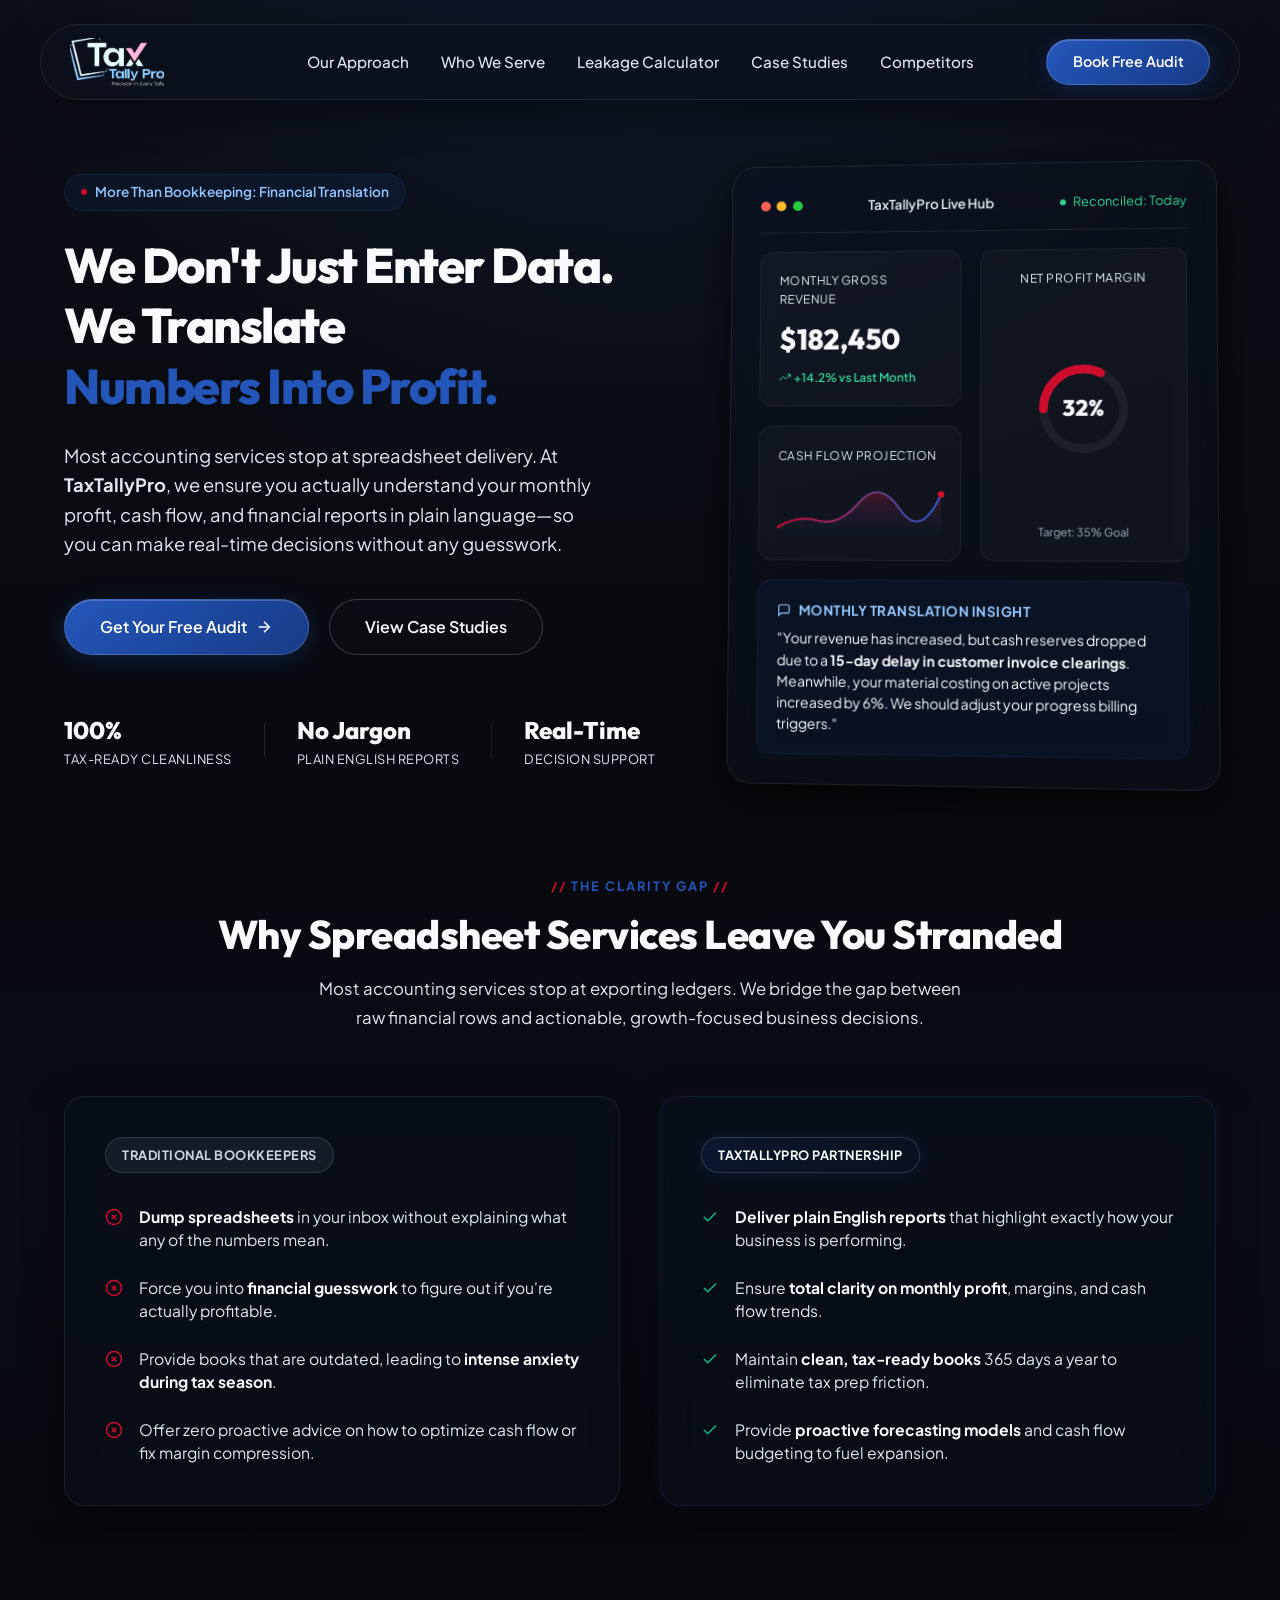
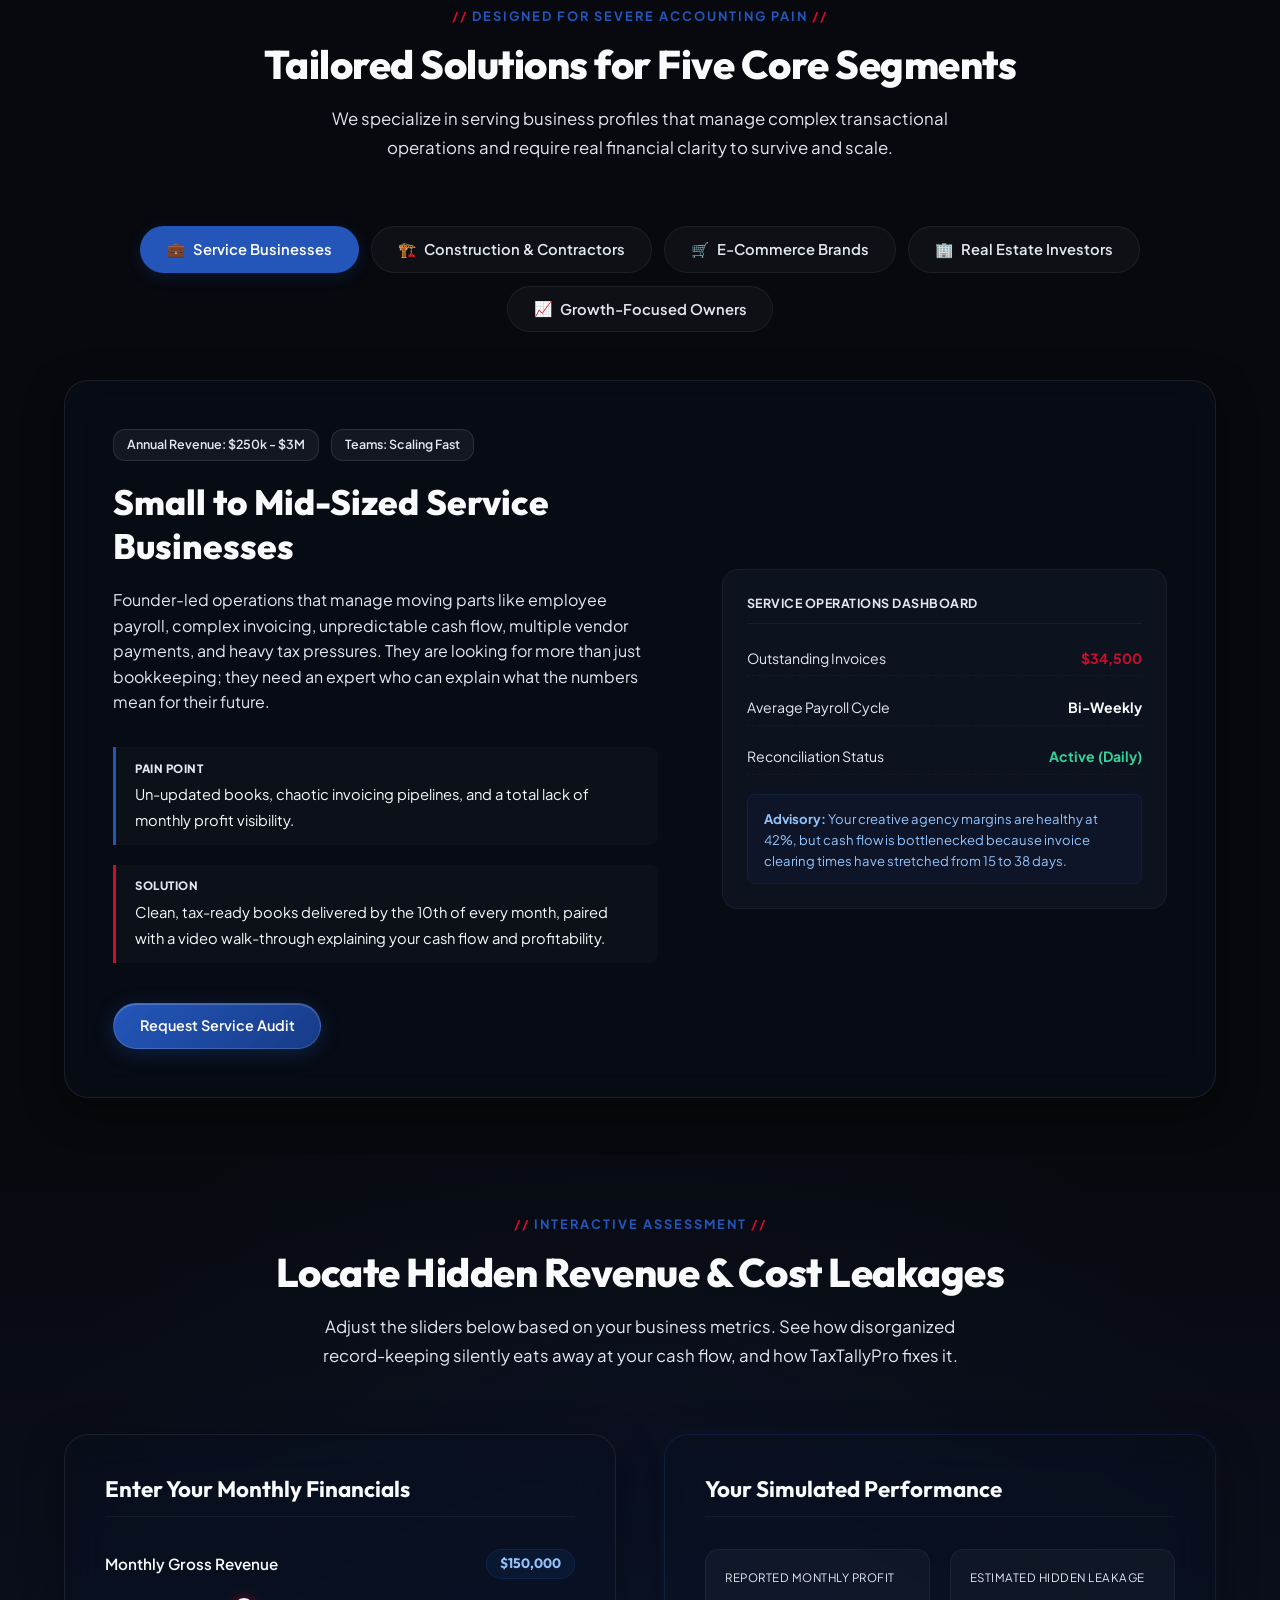
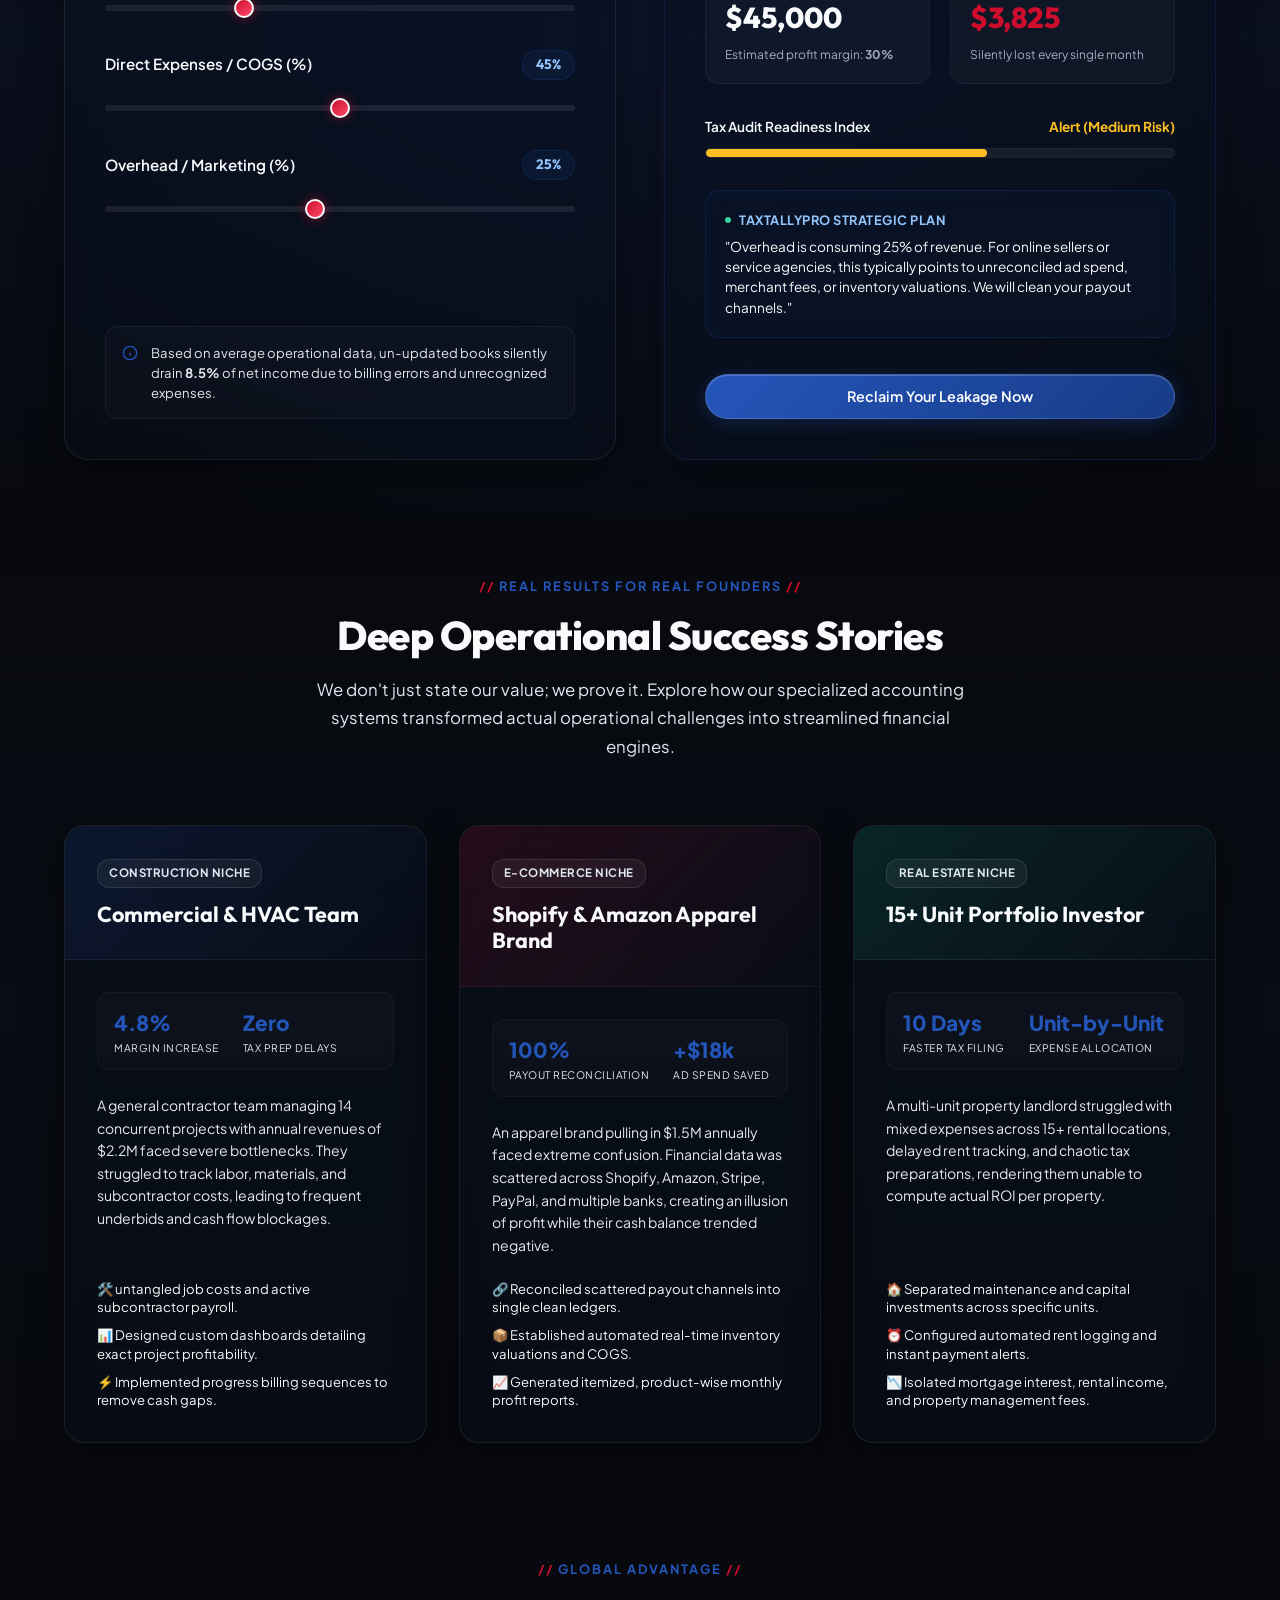
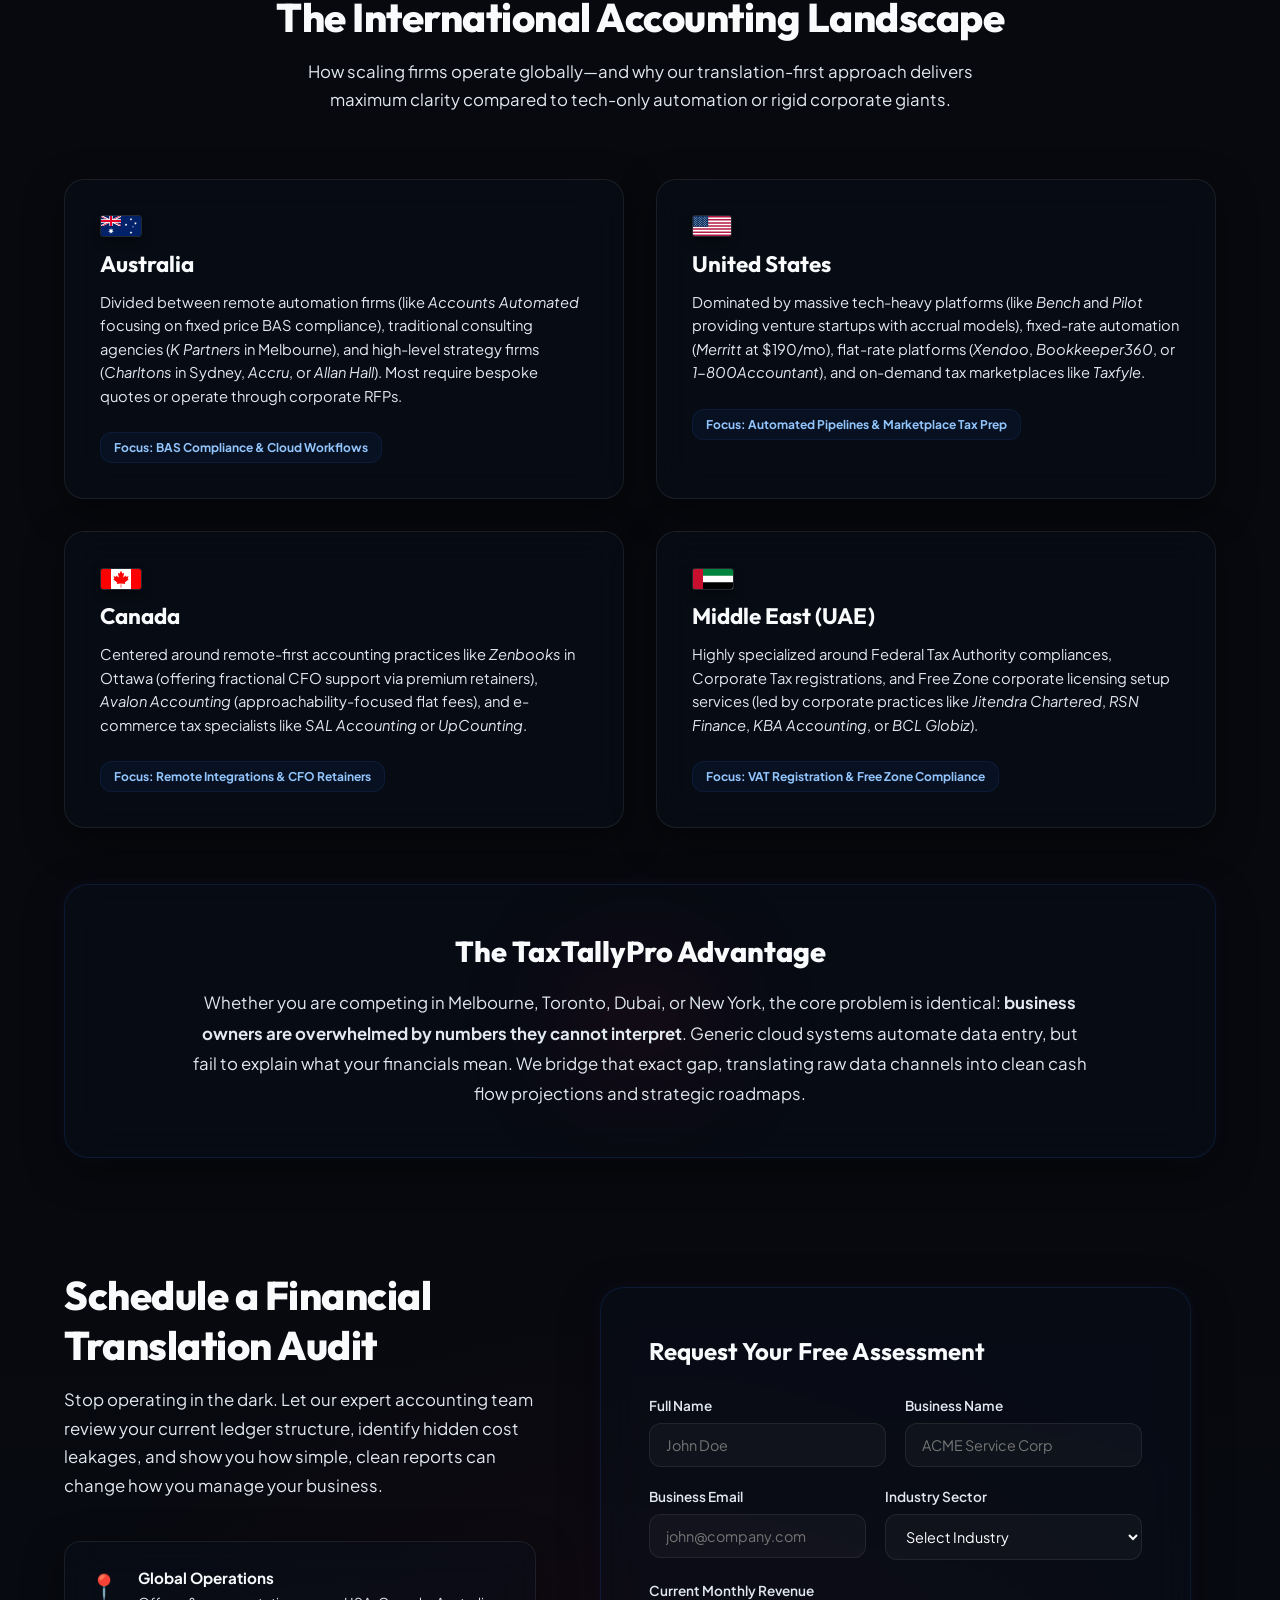
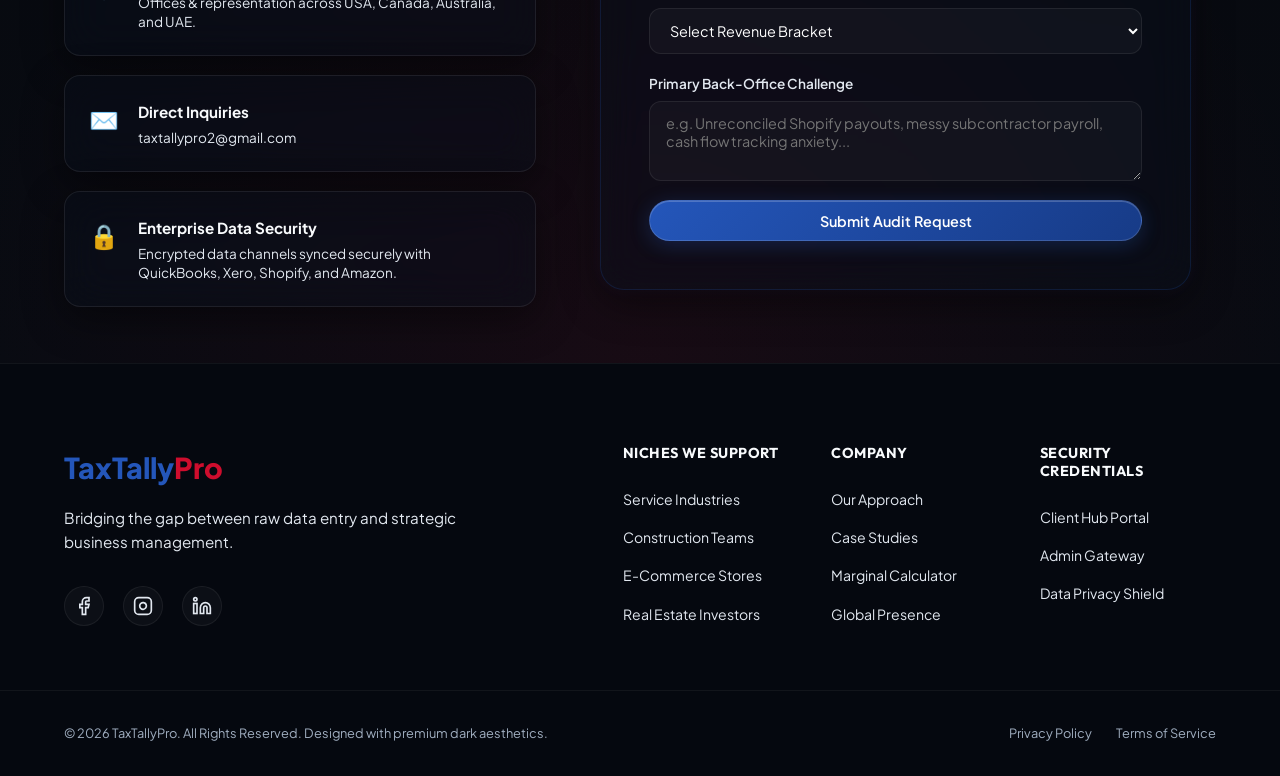
==== commit 4eea9ee4: "Add social media links to footer" ====
--- a/index.html
+++ b/index.html
@@ -735,13 +735,13 @@
                     Bridging the gap between raw data entry and strategic business management. 
                 </p>
                 <div class="social-links">
-                    <a href="#" aria-label="Facebook">
+                    <a href="https://www.facebook.com/profile.php?id=61571735935024#" target="_blank" rel="noopener noreferrer" aria-label="Facebook">
                         <svg width="20" height="20" viewBox="0 0 24 24" fill="none" stroke="currentColor" stroke-width="2"><path d="M18 2h-3a5 5 0 0 0-5 5v3H7v4h3v8h4v-8h3l1-4h-4V7a1 1 0 0 1 1-1h3z"/></svg>
                     </a>
-                    <a href="#" aria-label="Instagram">
+                    <a href="https://www.instagram.com/taxtallypro123/" target="_blank" rel="noopener noreferrer" aria-label="Instagram">
                         <svg width="20" height="20" viewBox="0 0 24 24" fill="none" stroke="currentColor" stroke-width="2"><rect x="2" y="2" width="20" height="20" rx="5" ry="5"></rect><path d="M16 11.37A4 4 0 1 1 12.63 8 4 4 0 0 1 16 11.37z"></path><line x1="17.5" y1="6.5" x2="17.51" y2="6.5"></line></svg>
                     </a>
-                    <a href="#" aria-label="LinkedIn">
+                    <a href="https://www.linkedin.com/company/tax-tally-pro/posts/?feedView=all" target="_blank" rel="noopener noreferrer" aria-label="LinkedIn">
                         <svg width="20" height="20" viewBox="0 0 24 24" fill="none" stroke="currentColor" stroke-width="2"><path d="M16 8a6 6 0 0 1 6 6v7h-4v-7a2 2 0 0 0-2-2 2 2 0 0 0-2 2v7h-4v-7a6 6 0 0 1 6-6z"></path><rect x="2" y="9" width="4" height="12"></rect><circle cx="4" cy="4" r="2"></circle></svg>
                     </a>
                 </div>
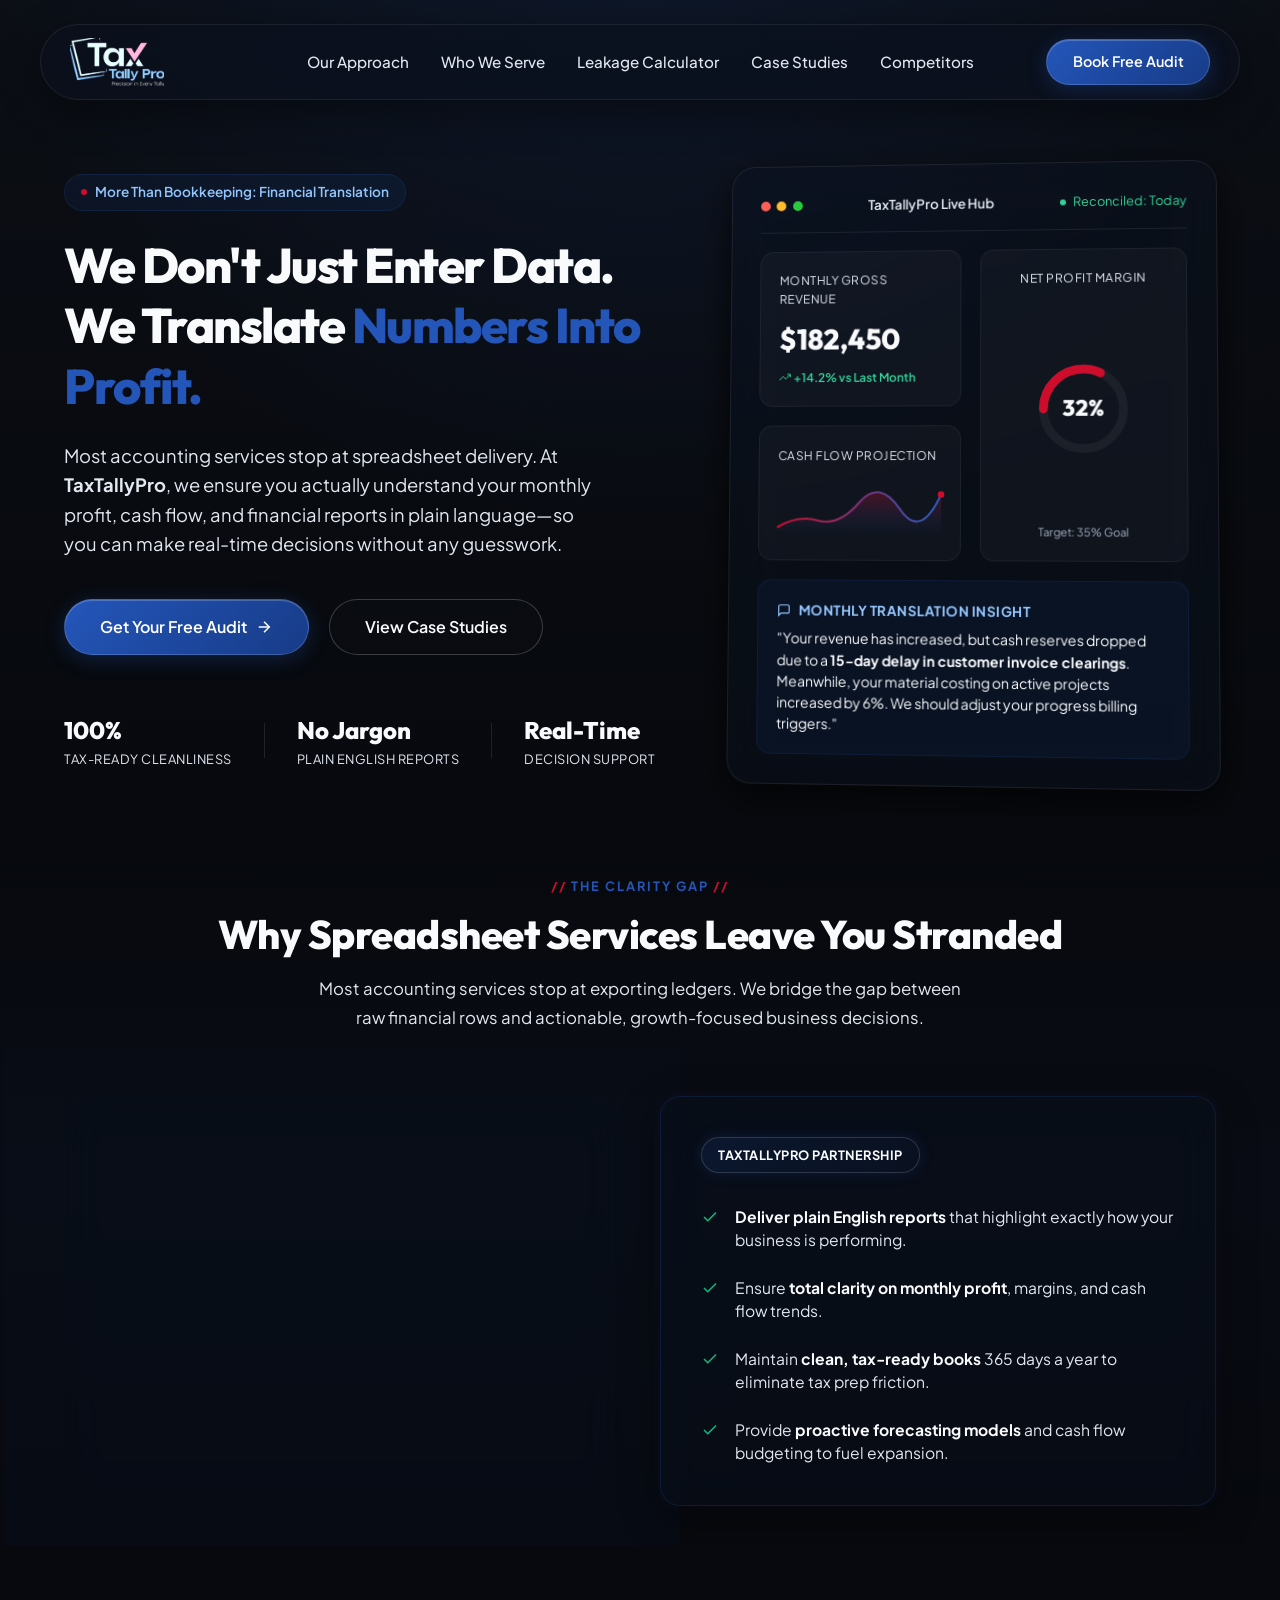
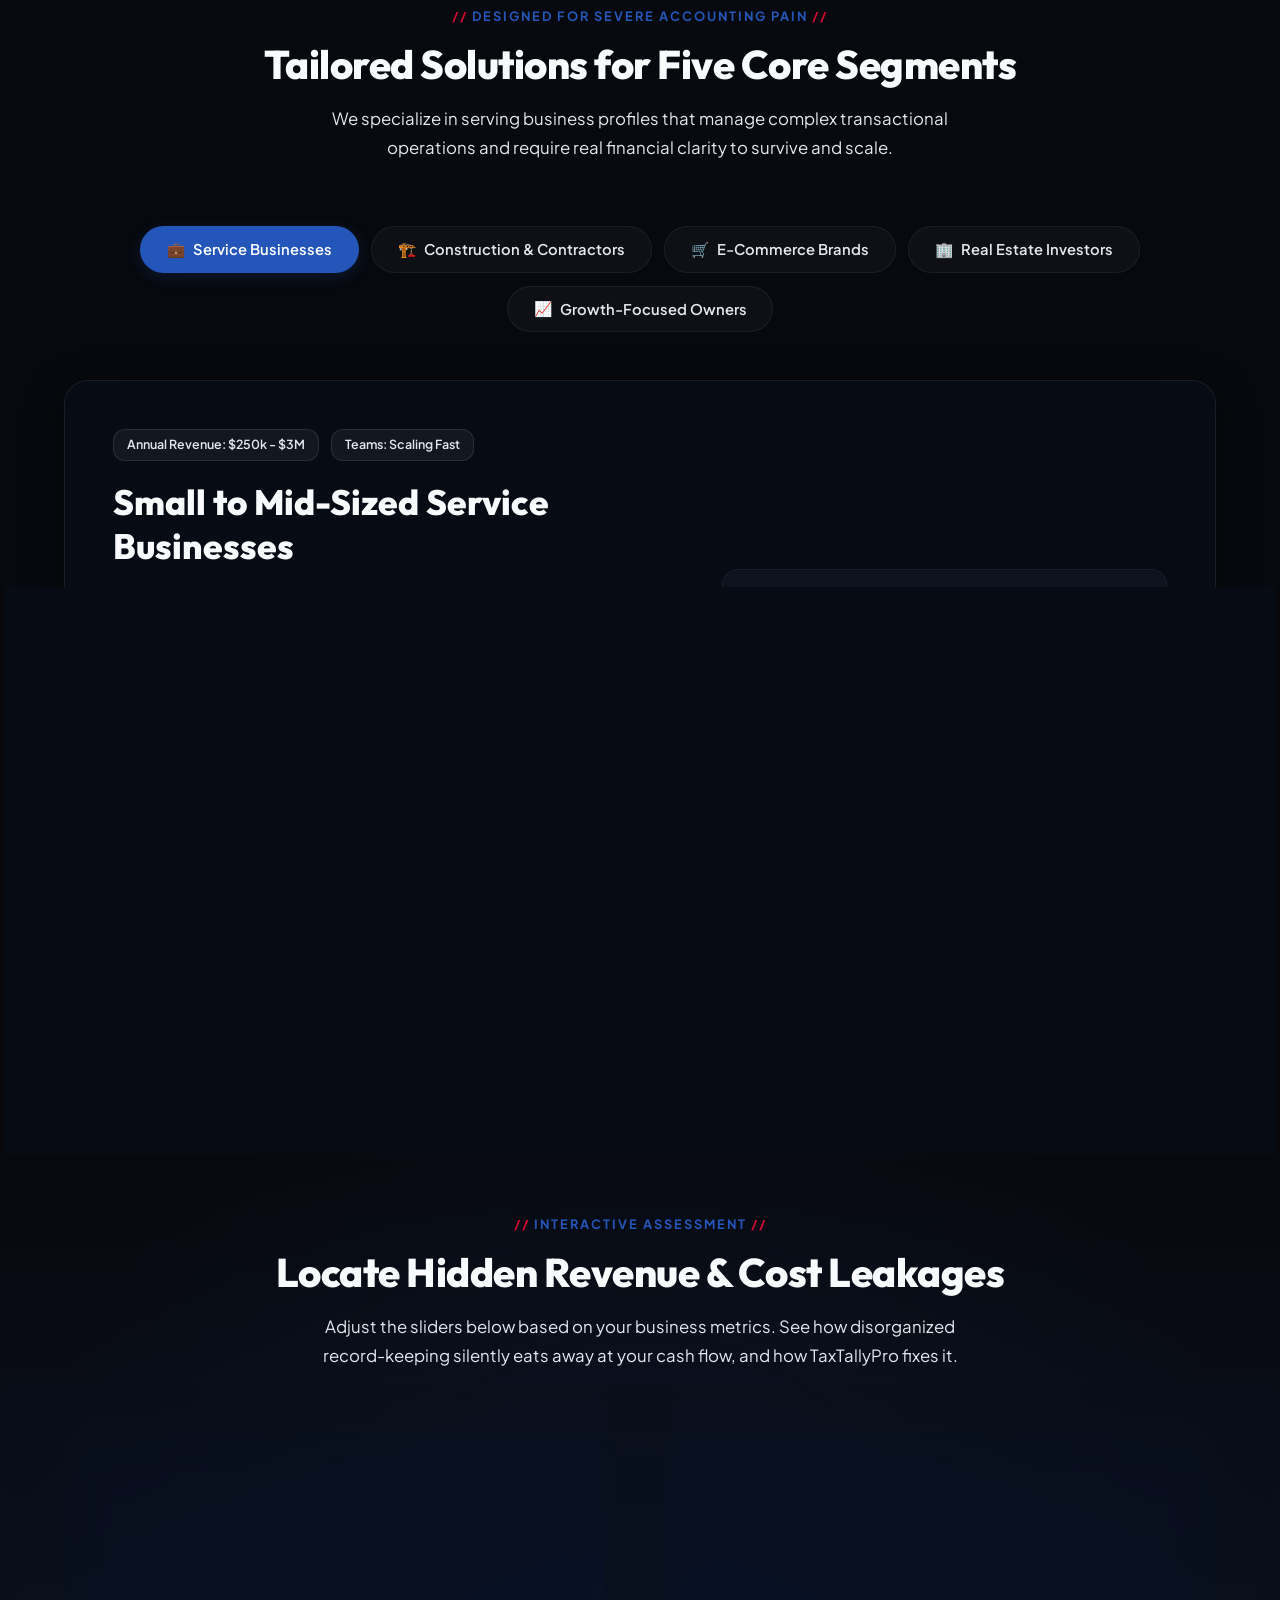
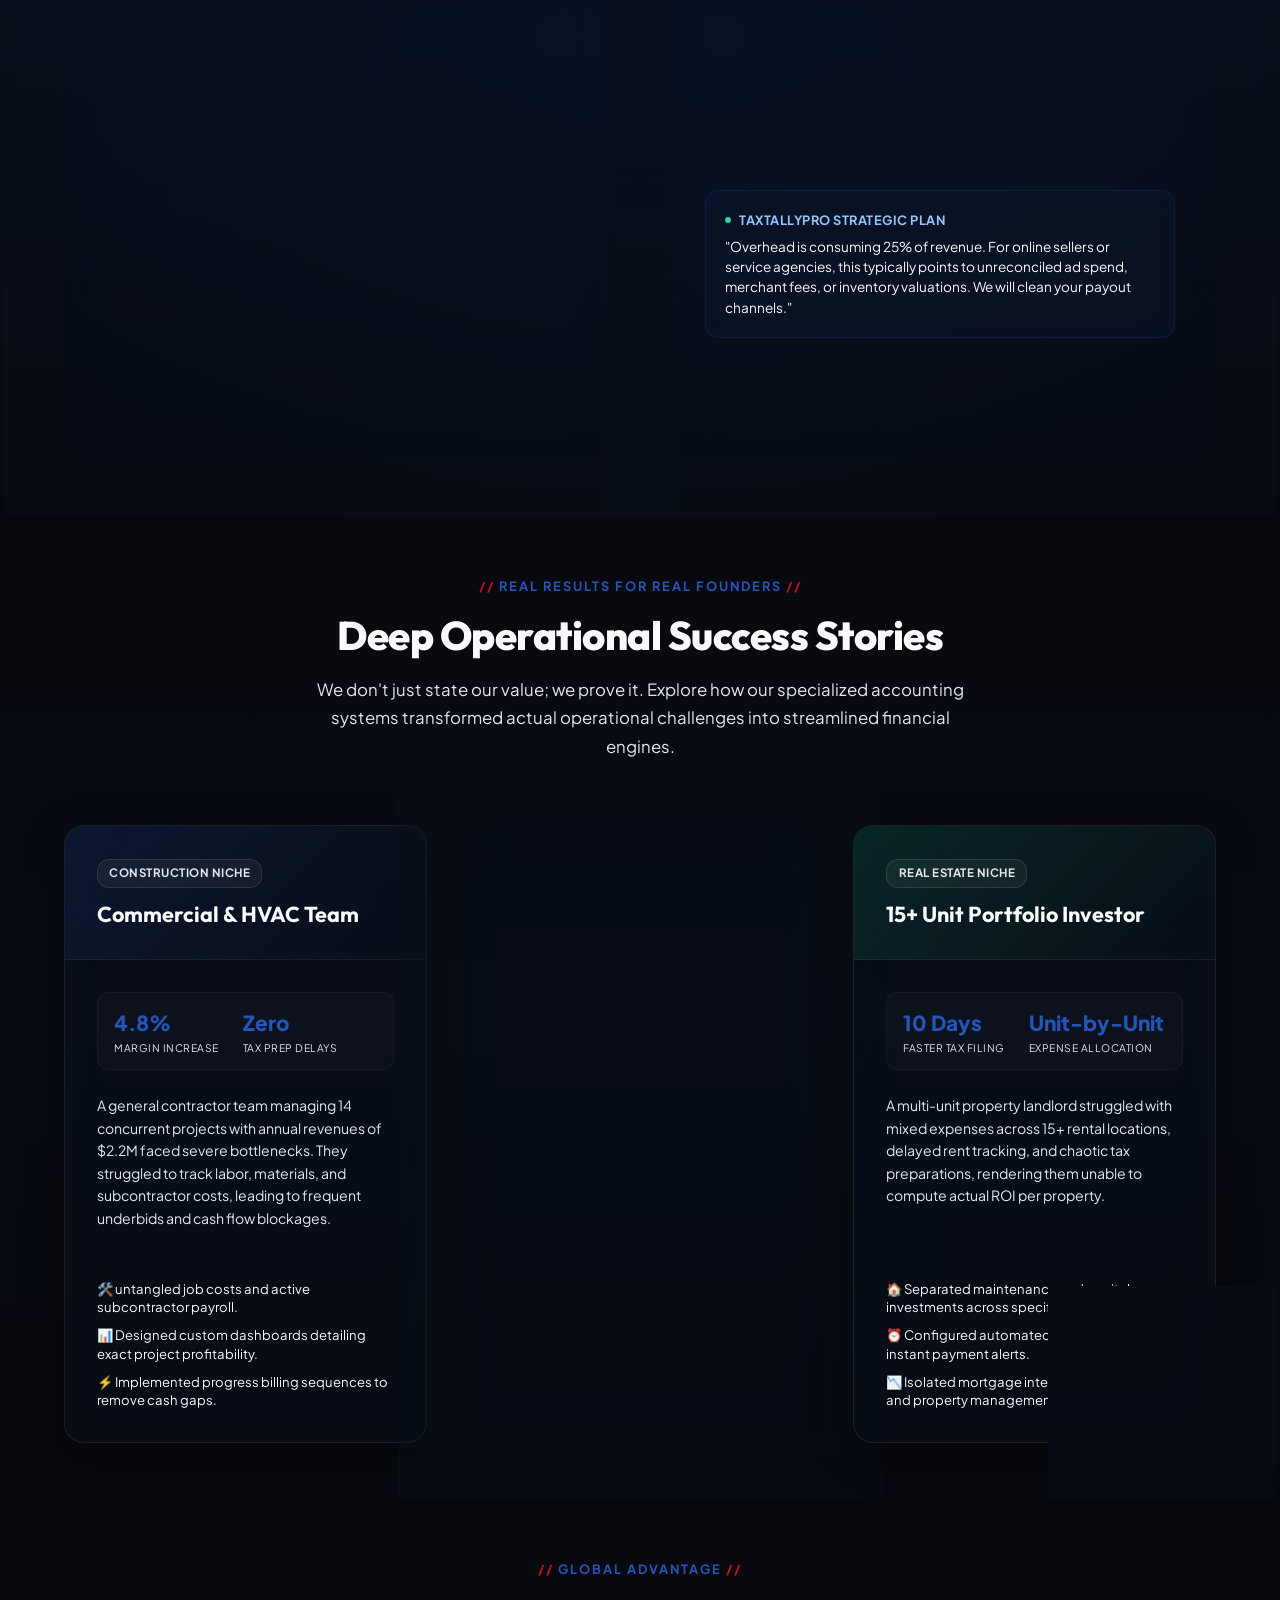
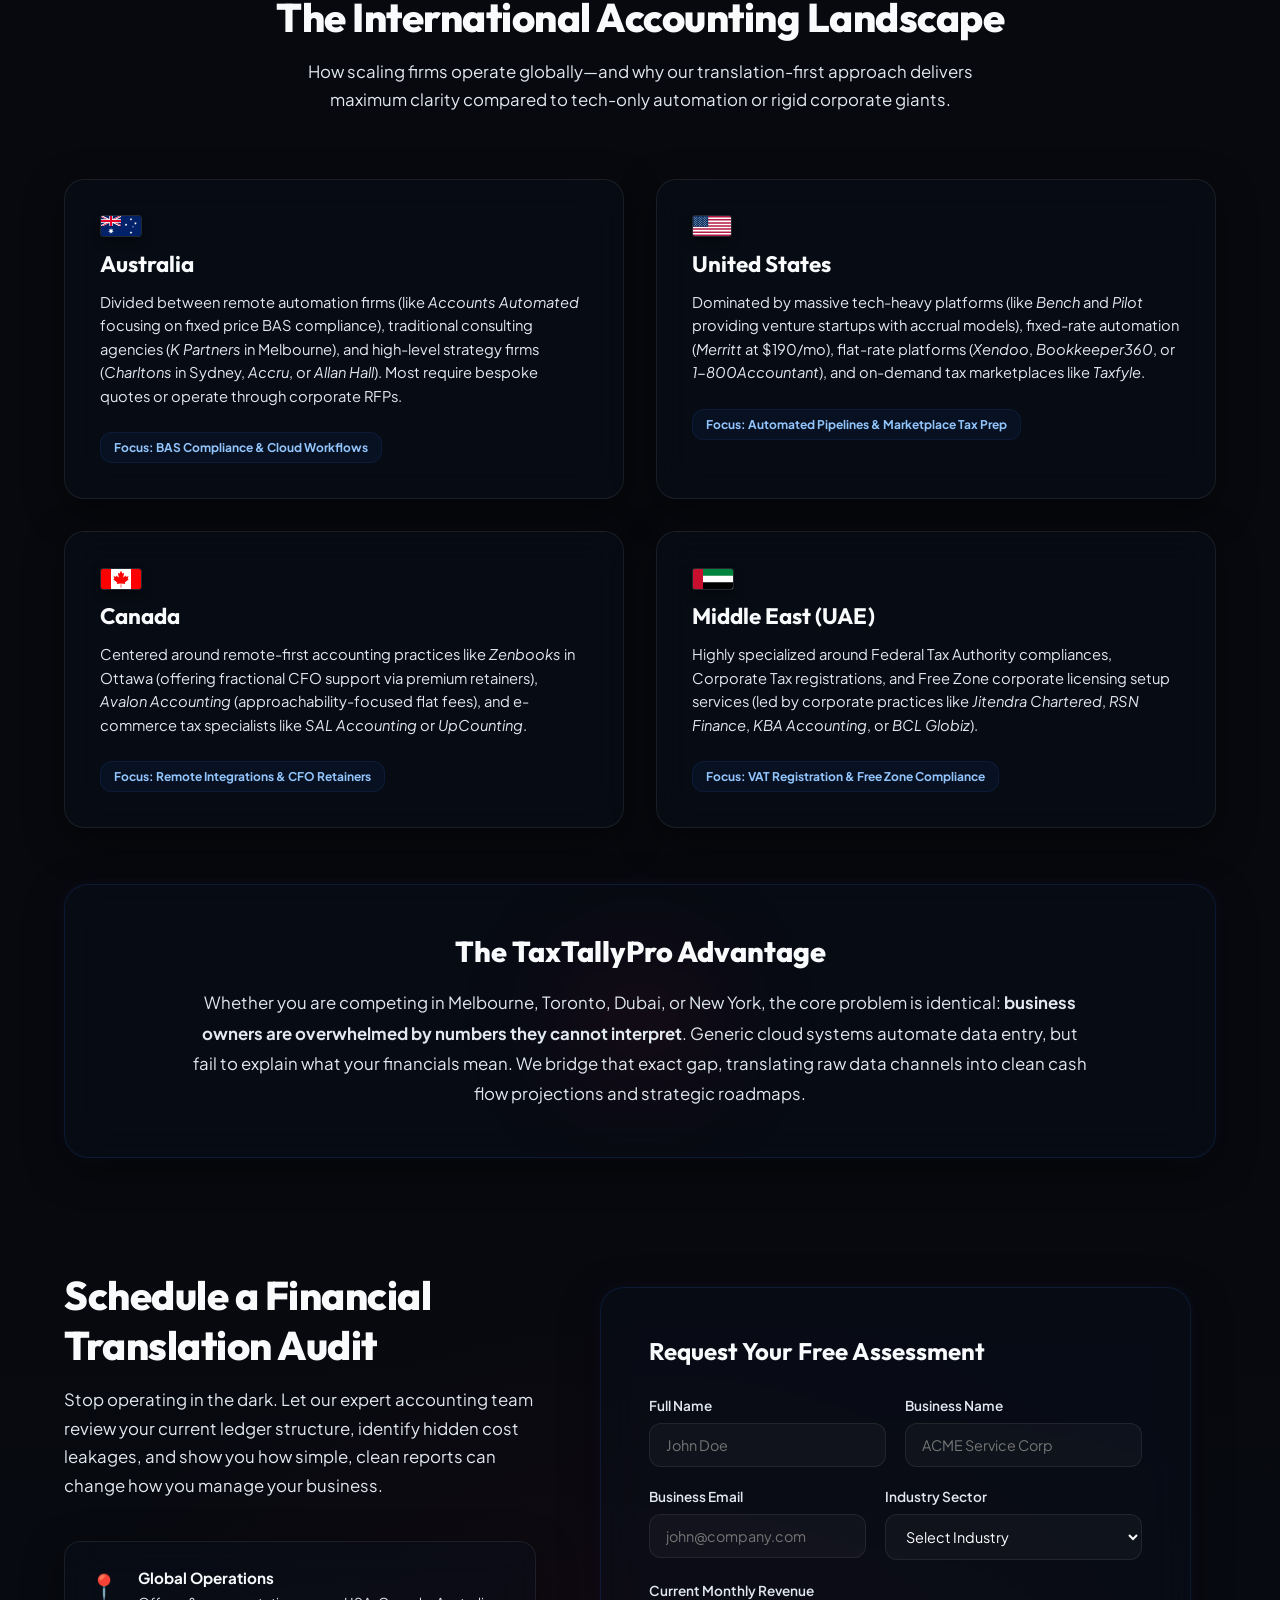
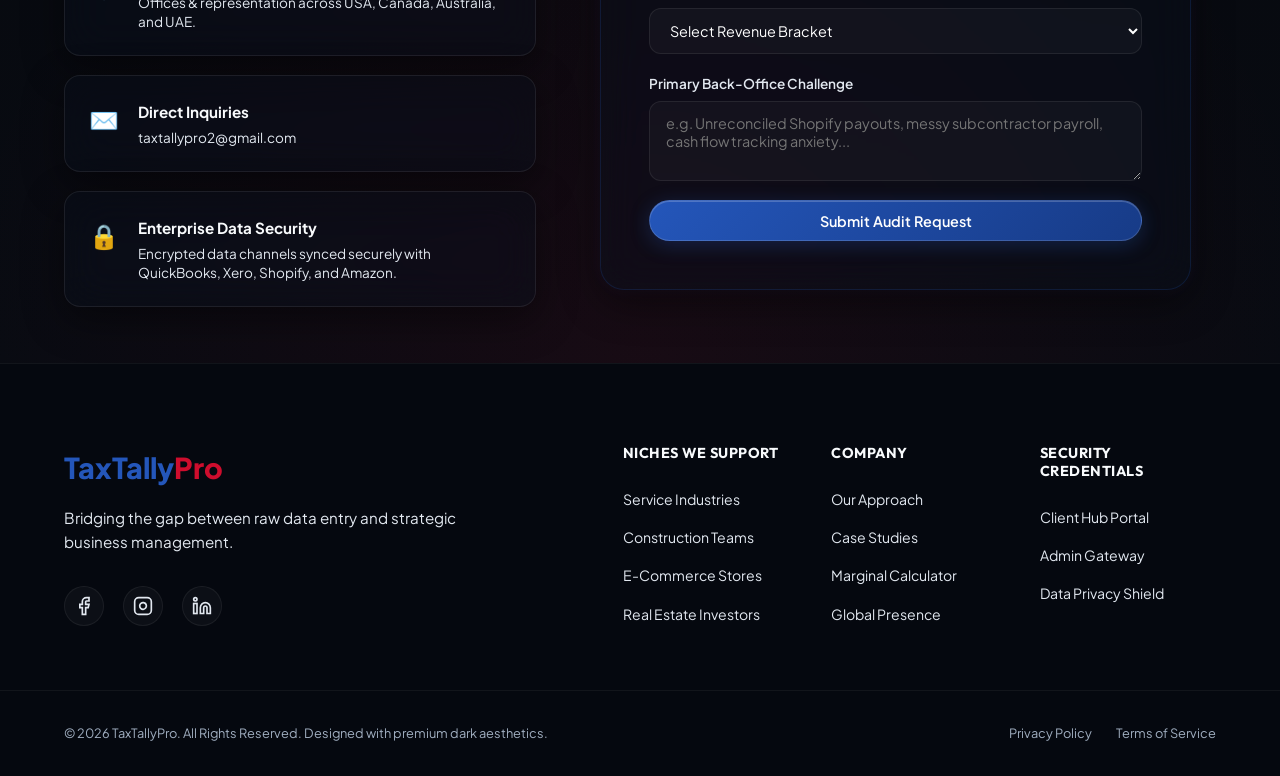
==== commit 4076e7a5: "fix: cta scrolling target, text clipping, trust metrics wrapping, and simulator grid stack on tablet" ====
--- a/index.html
+++ b/index.html
@@ -13,6 +13,24 @@
     
     <!-- Custom Stylesheet -->
     <link rel="stylesheet" href="style.css?v=1.6">
+
+    <!-- Meta Pixel Code -->
+    <script>
+    !function(f,b,e,v,n,t,s)
+    {if(f.fbq)return;n=f.fbq=function(){n.callMethod?
+    n.callMethod.apply(n,arguments):n.queue.push(arguments)};
+    if(!f._fbq)f._fbq=n;n.push=n;n.loaded=!0;n.version='2.0';
+    n.queue=[];t=b.createElement(e);t.async=!0;
+    t.src=v;s=b.getElementsByTagName(e)[0];
+    s.parentNode.insertBefore(t,s)}(window, document,'script',
+    'https://connect.facebook.net/en_US/fbevents.js');
+    fbq('init', '2429026794253906');
+    fbq('track', 'PageView');
+    </script>
+    <noscript><img height="1" width="1" style="display:none"
+    src="https://www.facebook.com/tr?id=2429026794253906&ev=PageView&noscript=1"
+    /></noscript>
+    <!-- End Meta Pixel Code -->
 </head>
 <body>
 
@@ -36,7 +54,7 @@
             </div>
 
             <div class="nav-actions">
-                <a href="#contact" class="btn btn-primary nav-cta">Book Free Audit</a>
+                <a href="#audit-form-container" class="btn btn-primary nav-cta">Book Free Audit</a>
                 <button class="mobile-toggle" id="mobile-toggle" aria-label="Toggle Menu">
                     <span class="bar"></span>
                     <span class="bar"></span>
@@ -63,7 +81,7 @@
                     Most accounting services stop at spreadsheet delivery. At <strong>TaxTallyPro</strong>, we ensure you actually understand your monthly profit, cash flow, and financial reports in plain language—so you can make real-time decisions without any guesswork.
                 </p>
                 <div class="hero-actions">
-                    <a href="#contact" class="btn btn-primary btn-large">
+                    <a href="#audit-form-container" class="btn btn-primary btn-large">
                         Get Your Free Audit
                         <svg width="18" height="18" viewBox="0 0 24 24" fill="none" stroke="currentColor" stroke-width="2"><line x1="5" y1="12" x2="19" y2="12"></line><polyline points="12 5 19 12 12 19"></polyline></svg>
                     </a>
@@ -284,7 +302,7 @@
                         </div>
 
                         <div class="profile-footer-cta">
-                            <a href="#contact" class="btn btn-primary">Request Service Audit</a>
+                            <a href="#audit-form-container" class="btn btn-primary">Request Service Audit</a>
                         </div>
                     </div>
                     
@@ -400,7 +418,7 @@
                     </div>
 
                     <div class="results-cta">
-                        <a href="#contact" class="btn btn-primary w-full text-center">Reclaim Your Leakage Now</a>
+                        <a href="#audit-form-container" class="btn btn-primary w-full text-center">Reclaim Your Leakage Now</a>
                     </div>
                 </div>
             </div>
--- a/style.css
+++ b/style.css
@@ -116,8 +116,7 @@
 
 .text-gradient-red-blue {
     color: var(--accent-blue);
-    display: inline-block;
-    white-space: nowrap;
+    display: inline;
 }
 
 .logo-text-blue {
@@ -438,6 +437,7 @@
     display: flex;
     align-items: center;
     gap: 2rem;
+    flex-wrap: wrap;
 }
 
 .trust-item {
@@ -1613,6 +1613,7 @@
 .contact-form-container {
     padding: 3rem;
     border-radius: 24px;
+    scroll-margin-top: 120px;
 }
 
 .form-title {
@@ -1878,6 +1879,11 @@
         grid-template-columns: 1fr;
         max-width: 500px;
         margin: 0 auto;
+    }
+    
+    .simulator-grid {
+        grid-template-columns: 1fr;
+        gap: 2rem;
     }
     
     .contact-grid {
@@ -1963,6 +1969,15 @@
         display: inline;
     }
     
+    .hero-trust-metrics {
+        gap: 1rem;
+        justify-content: center;
+    }
+    
+    .trust-divider {
+        display: none;
+    }
+    
     .comparison-grid {
         grid-template-columns: 1fr;
         gap: 2rem;
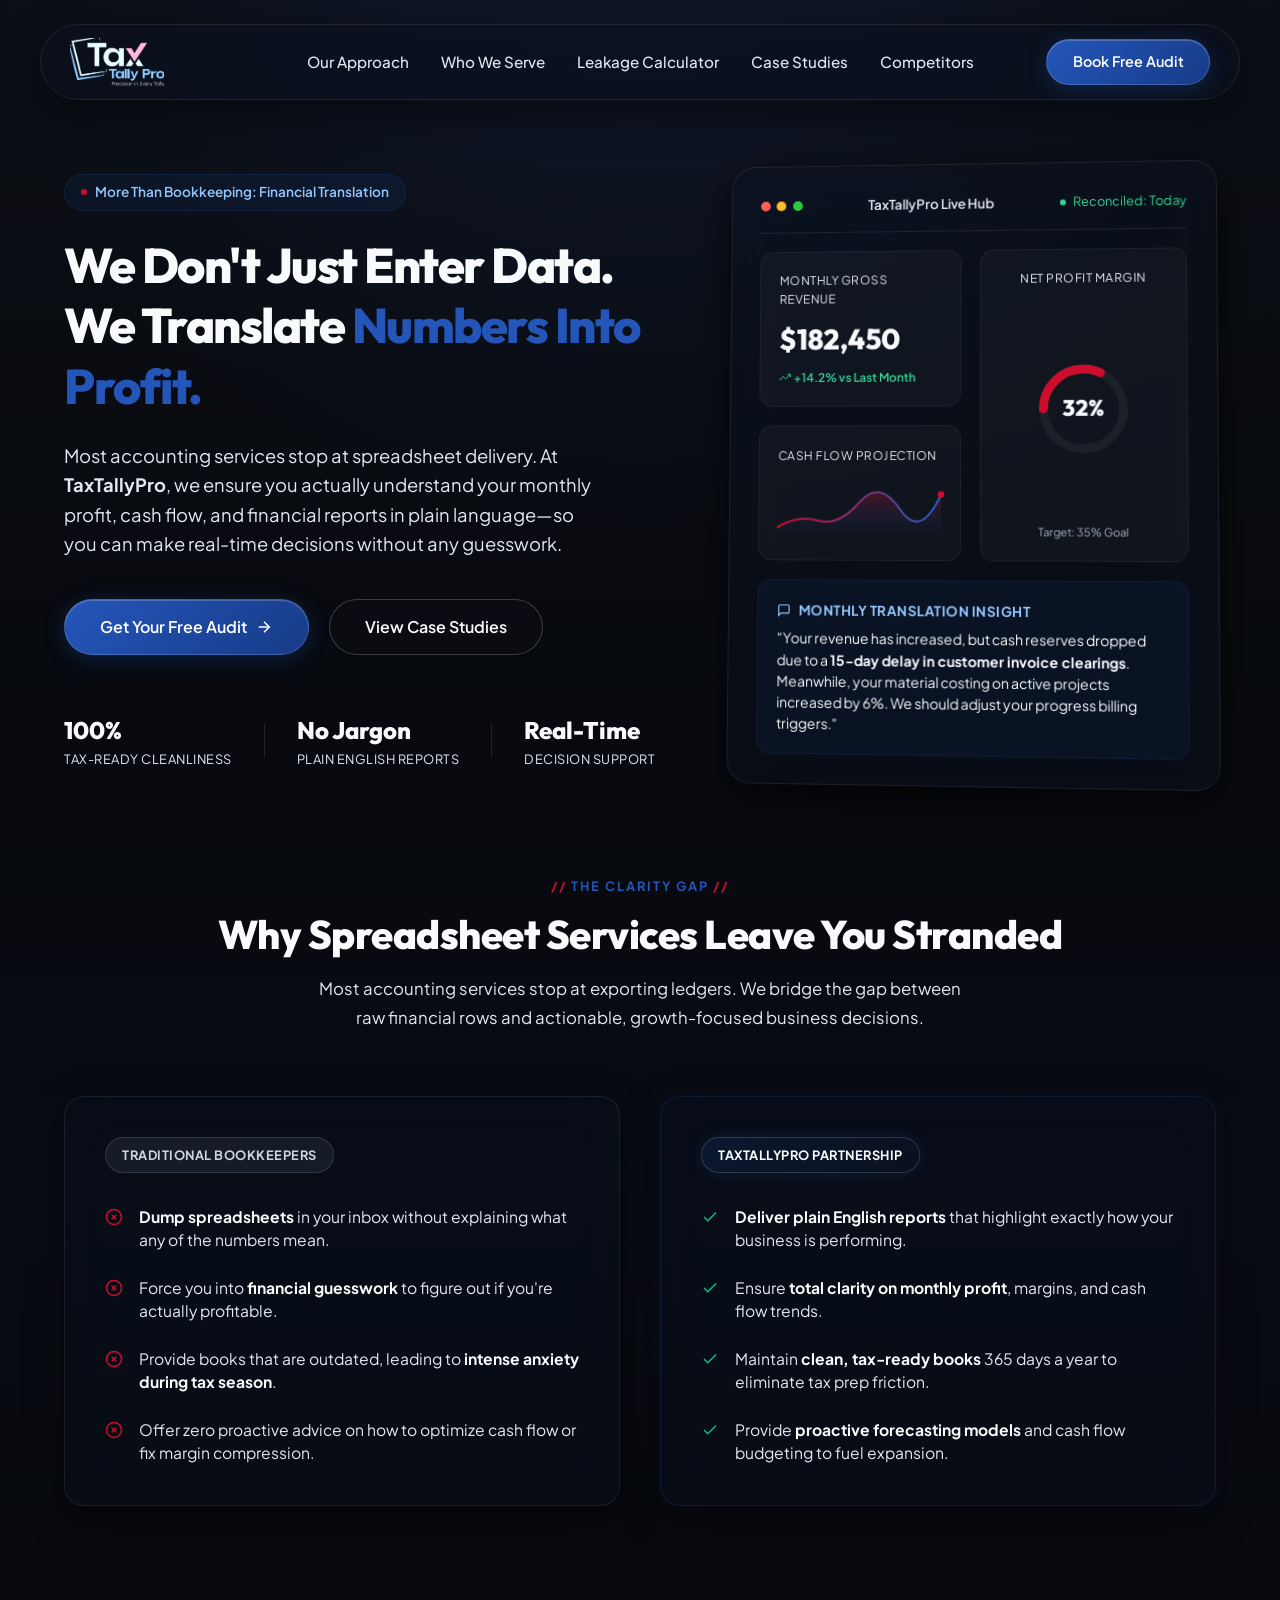
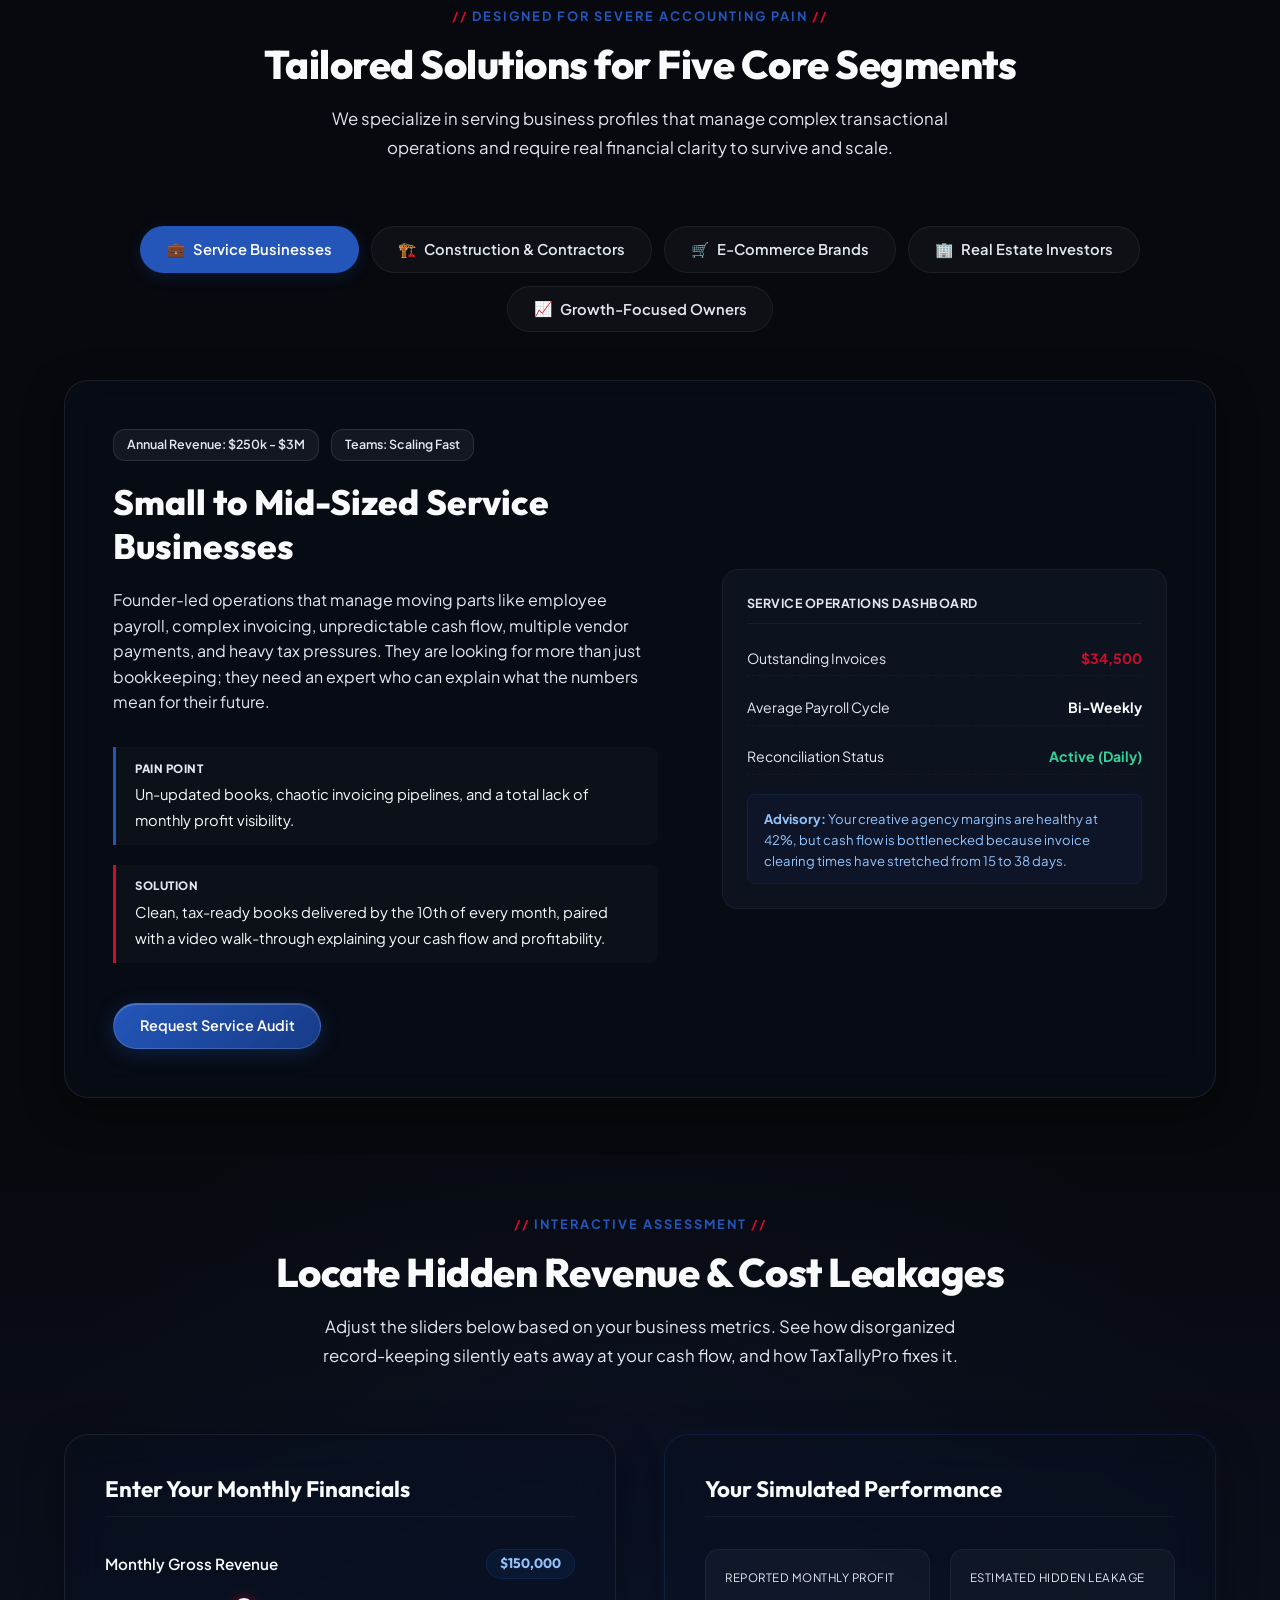
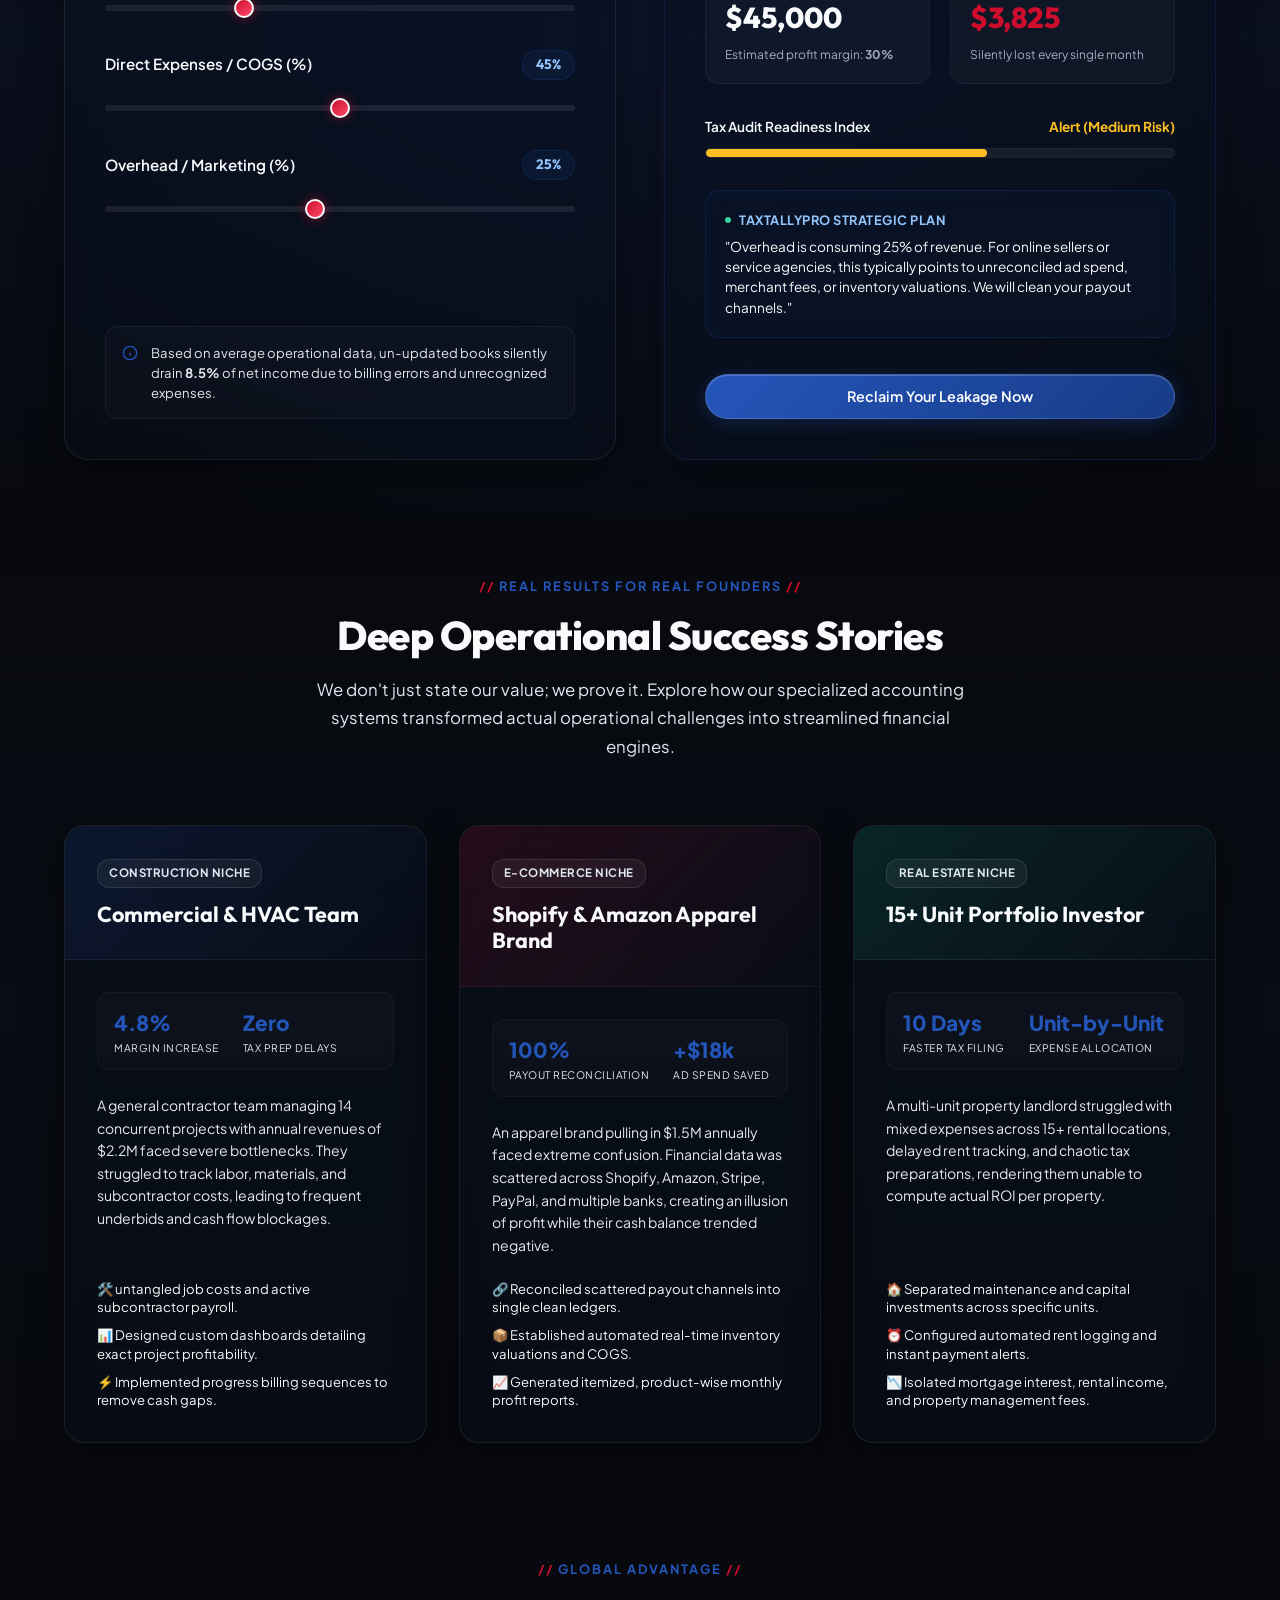
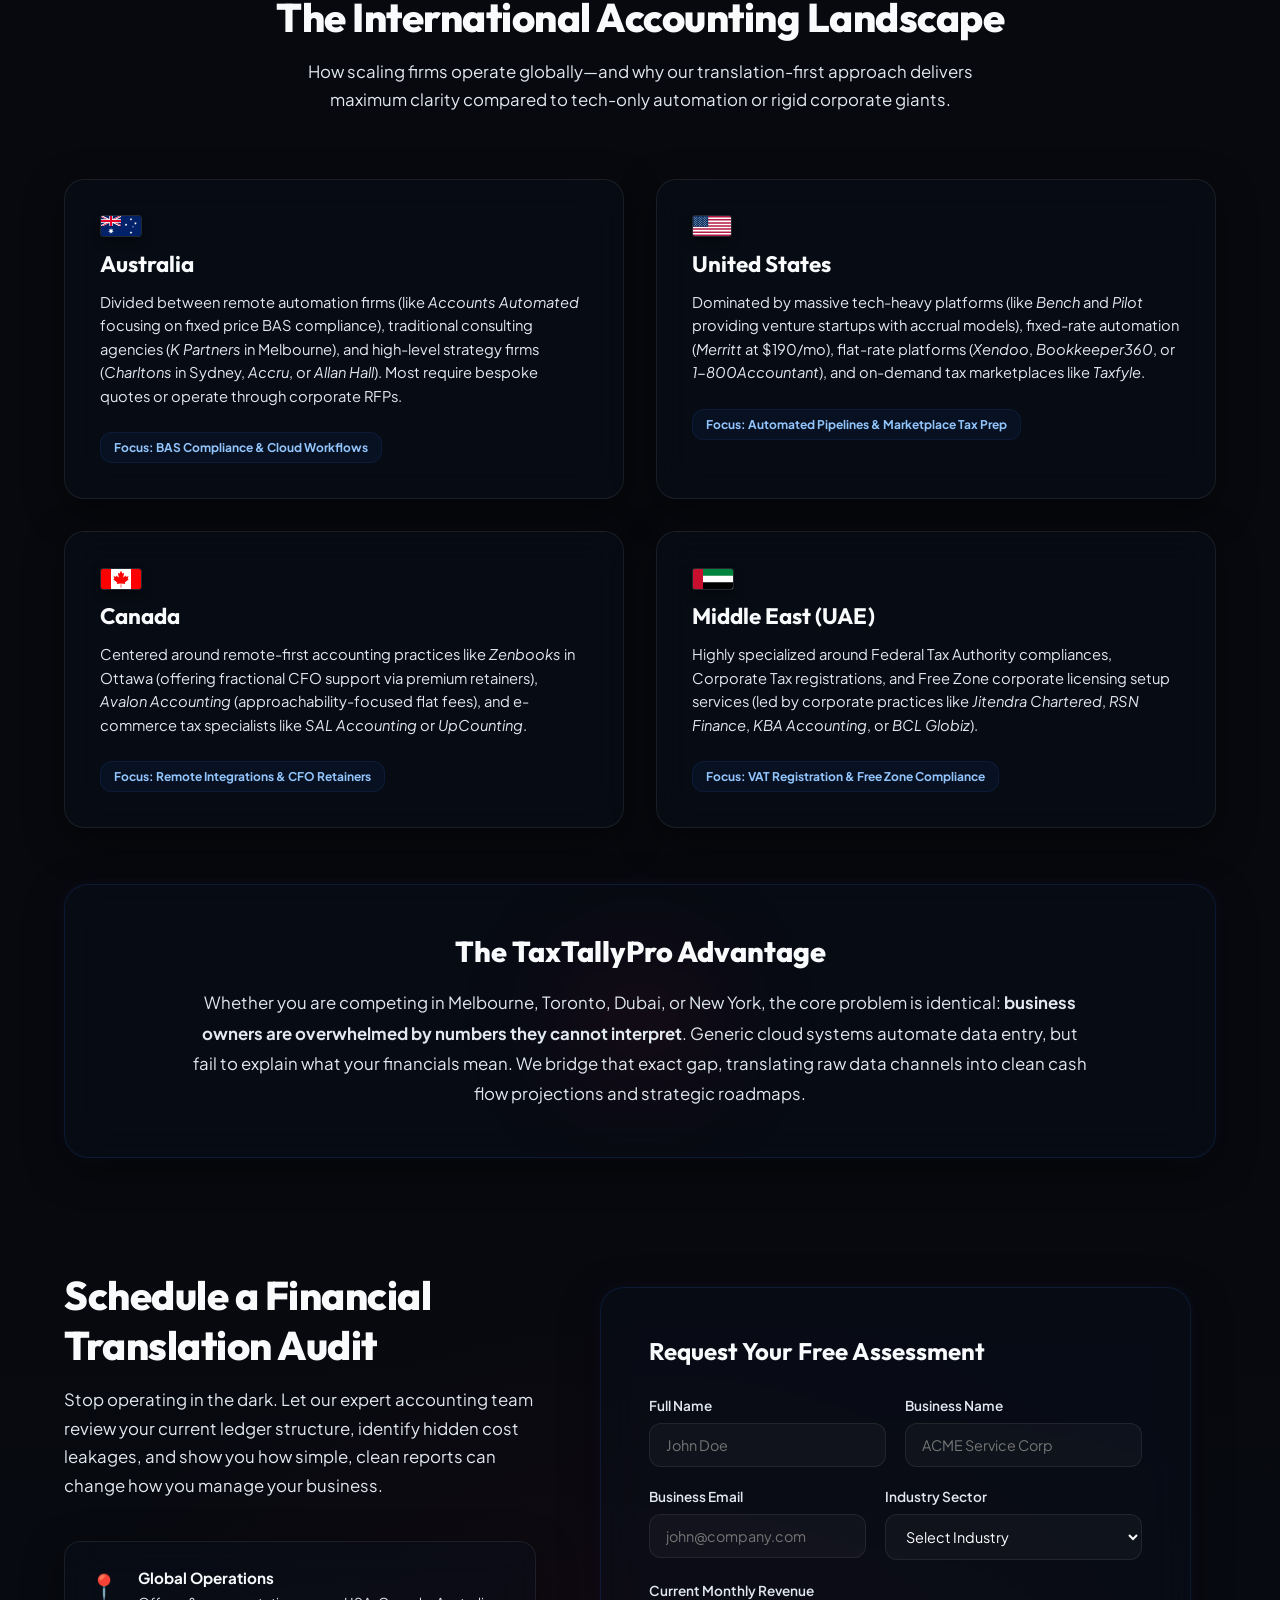
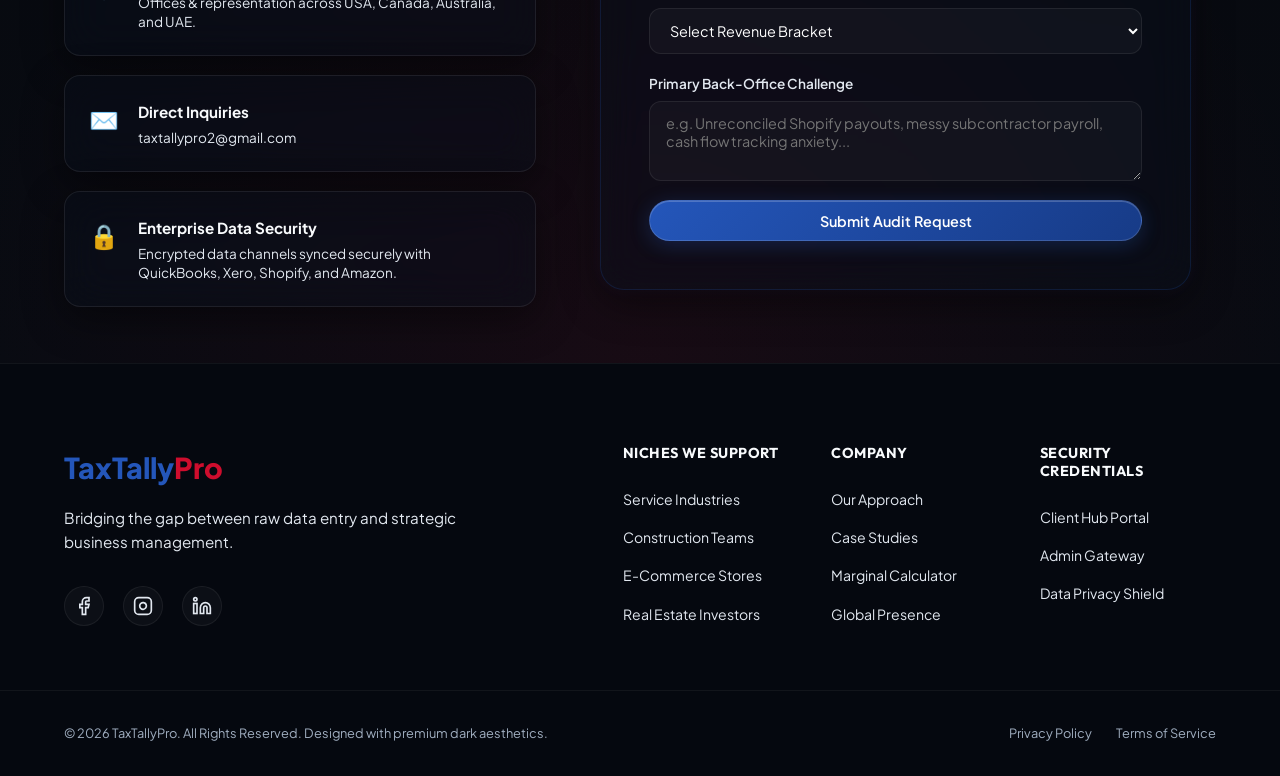
==== commit cf07e1f2: "feat: add favicon to index and thank-you pages" ====
--- a/index.html
+++ b/index.html
@@ -13,6 +13,7 @@
     
     <!-- Custom Stylesheet -->
     <link rel="stylesheet" href="style.css?v=1.6">
+    <link rel="icon" type="image/png" href="TAX_TALLY_LOGO_TRANSPARENT.png">
 
     <!-- Meta Pixel Code -->
     <script>
